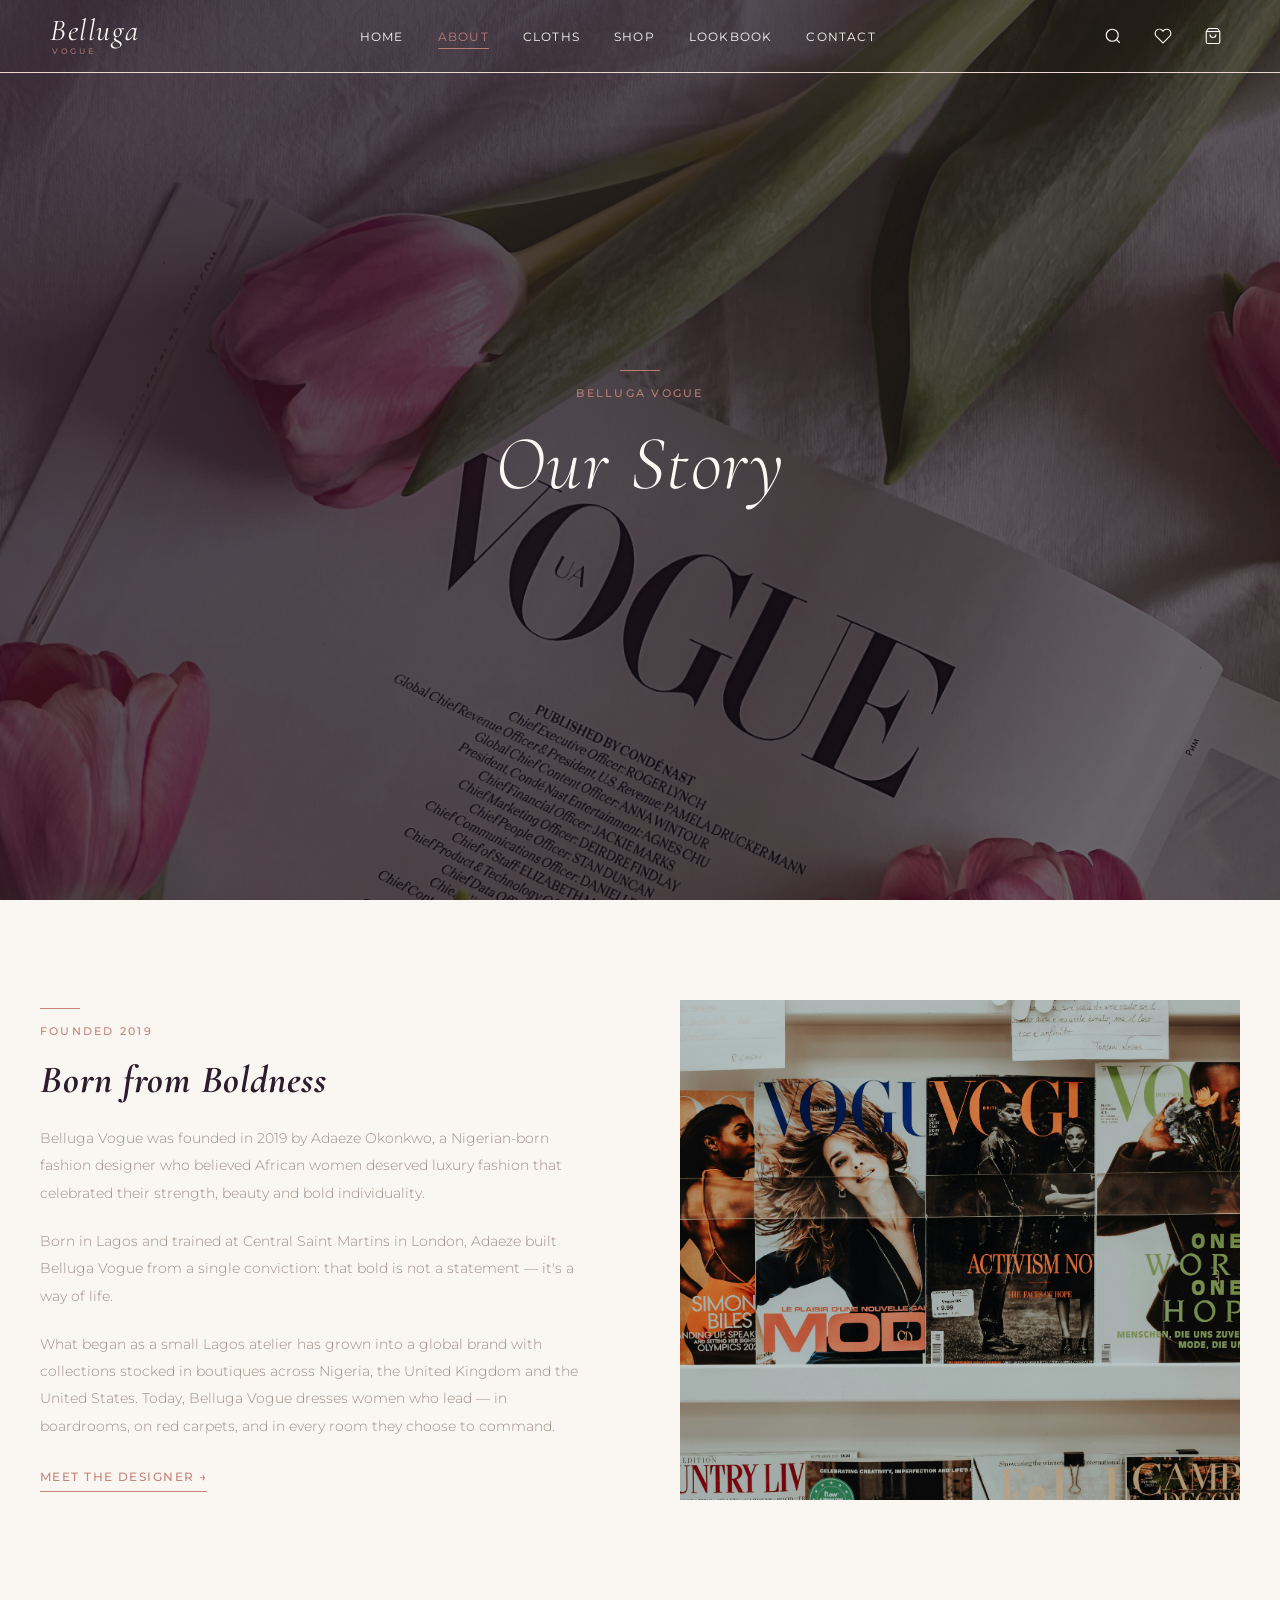
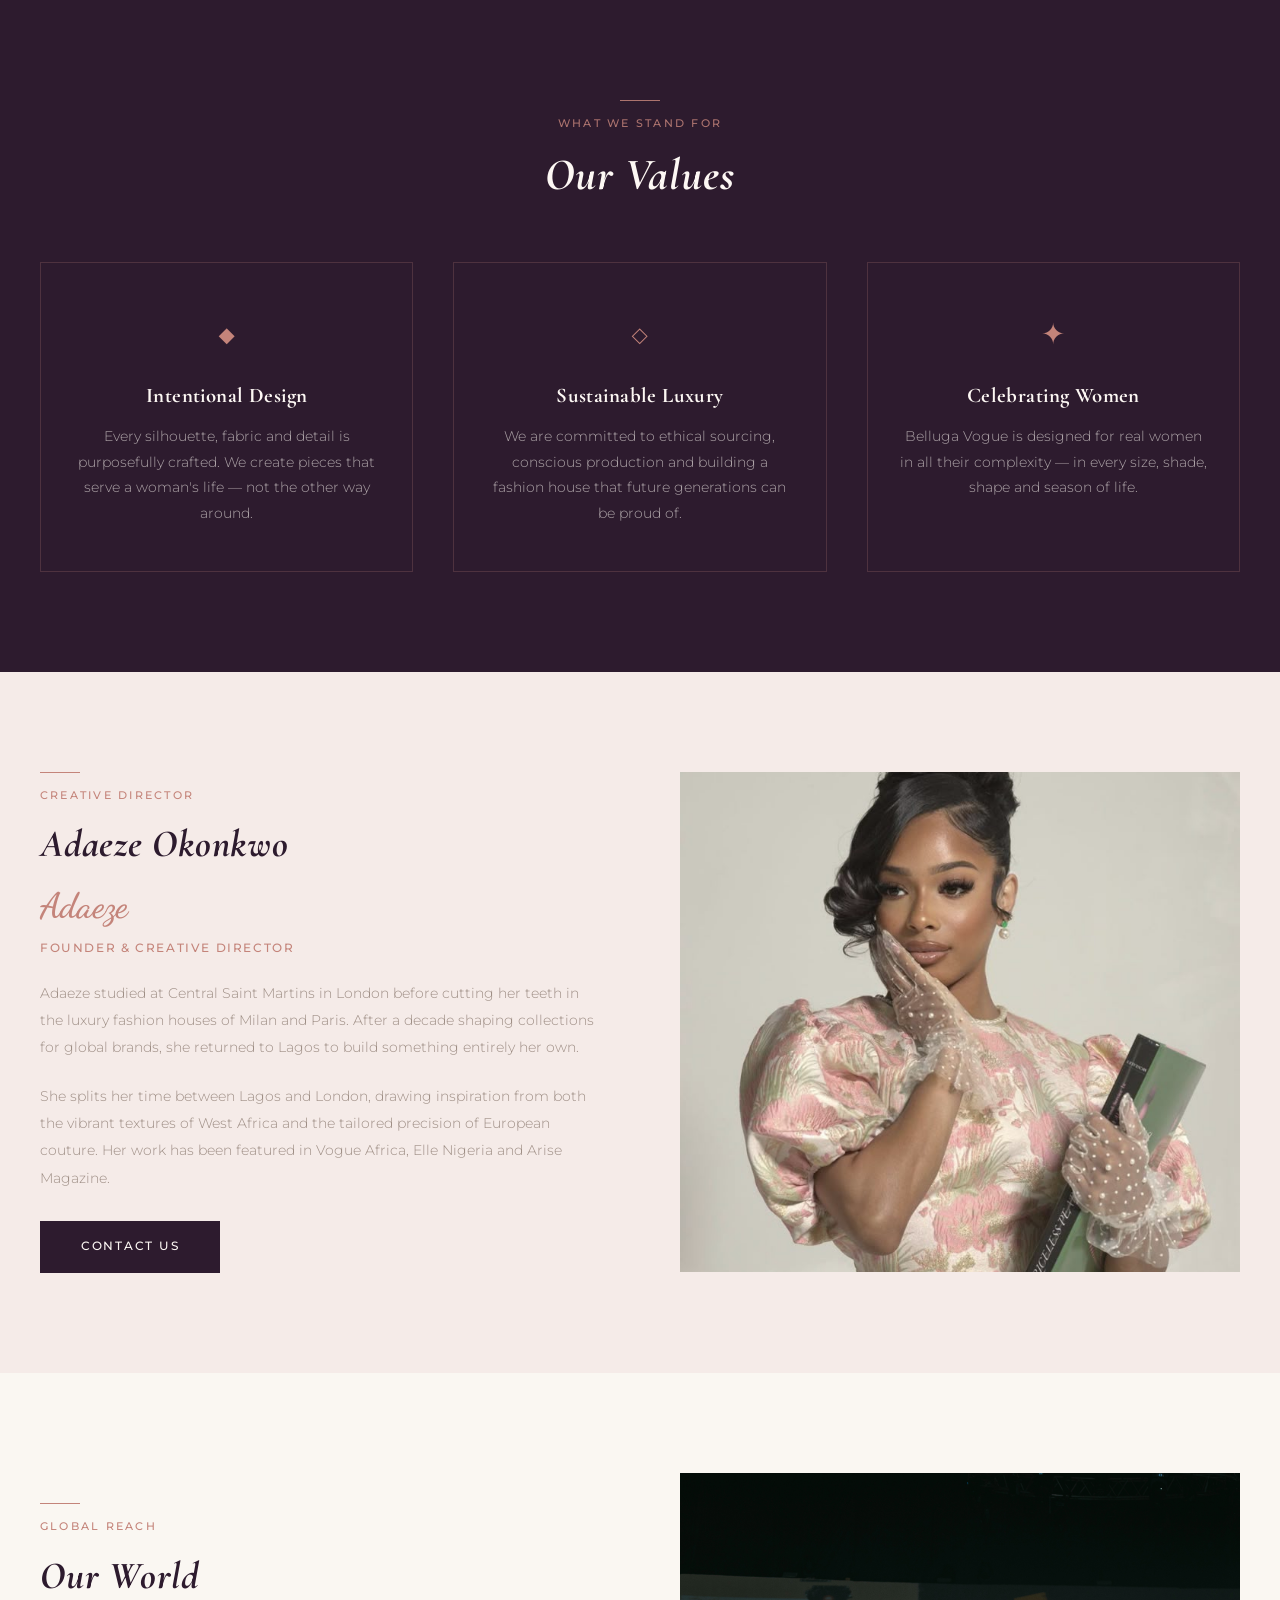
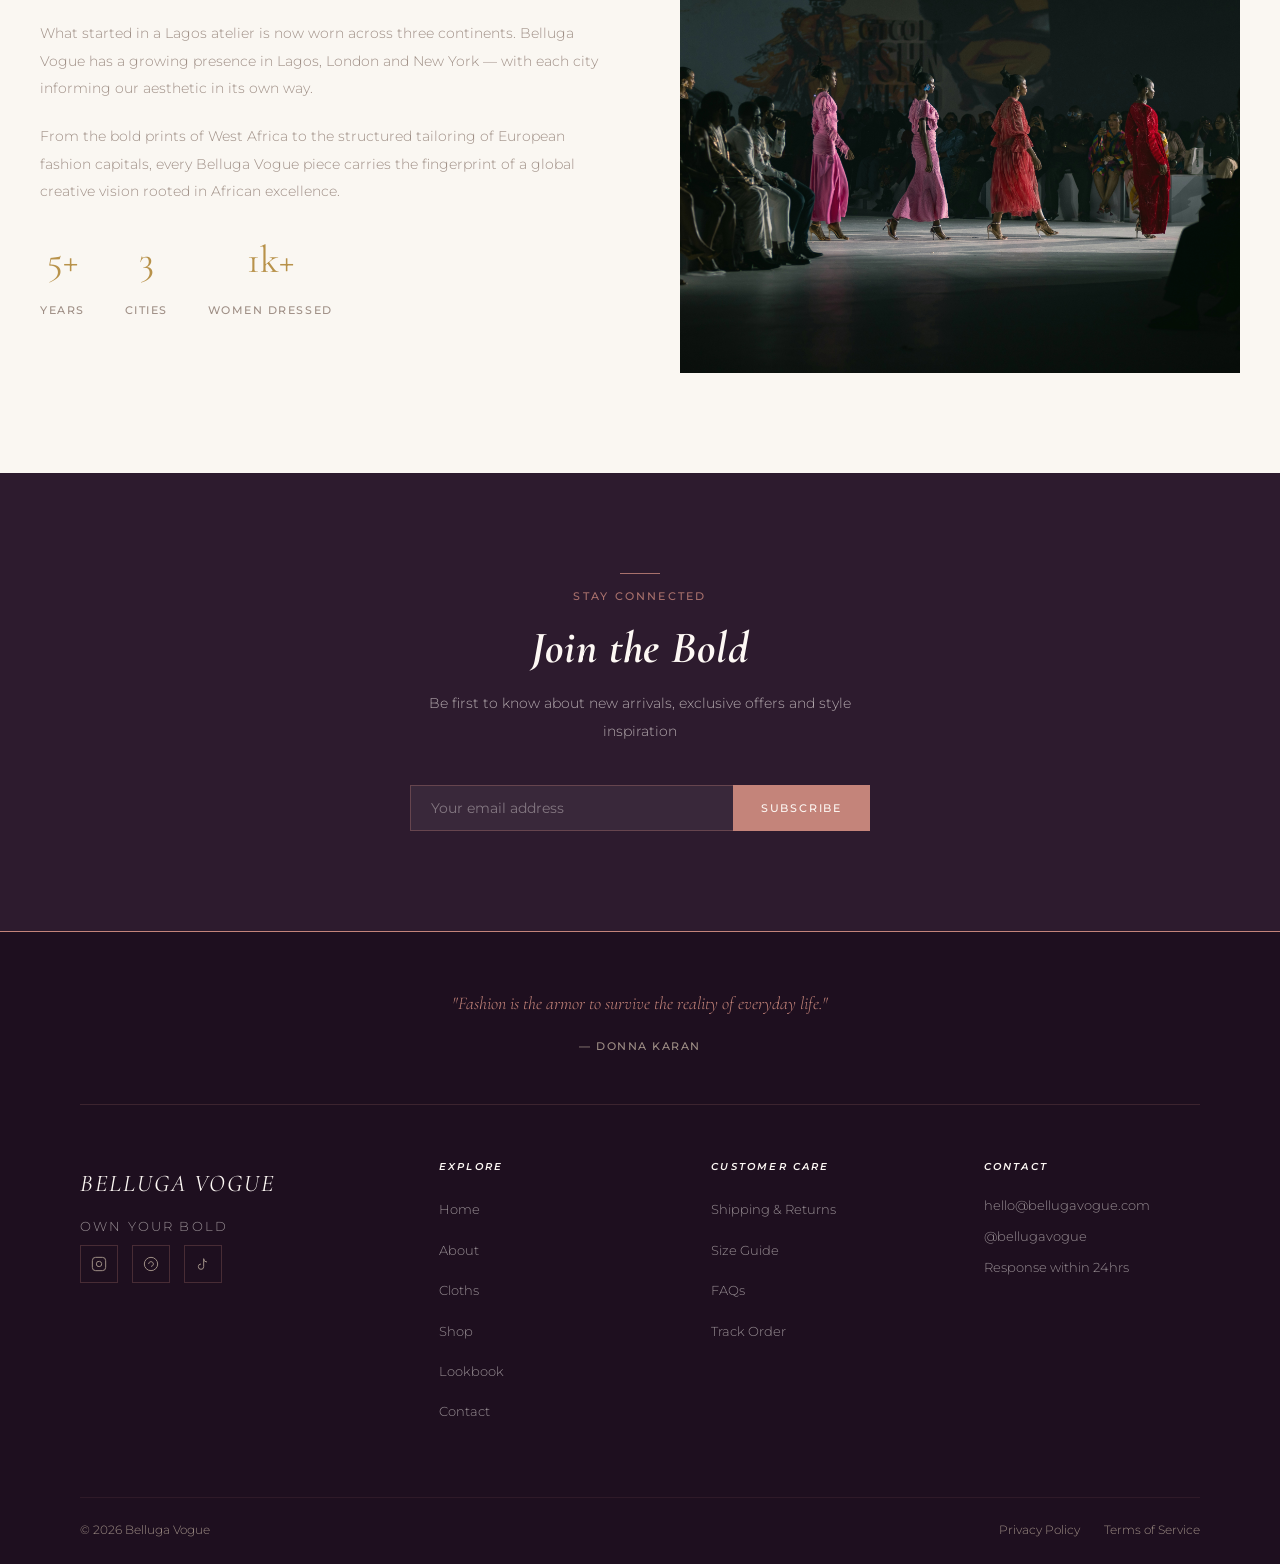
==== about.html @ 09405a6e "Initial commit - Belluga Vogue website" ====
<!DOCTYPE html>
<html lang="en">
<head>
  <meta charset="UTF-8">
  <meta name="viewport" content="width=device-width, initial-scale=1.0">
  <title>About Us — Belluga Vogue</title>
  <link rel="stylesheet" href="css/style.css">
  <link rel="preload" as="image" href="assets/hero-about.jpg">
</head>
<body>

<!-- NAVBAR -->
<header class="site-header hero-page" id="site-header">
  <nav class="navbar">
    <a href="index.html" class="nav-brand"><span class="brand-main">Belluga</span><span class="brand-sub">Vogue</span></a>
    <ul class="nav-menu">
      <li><a href="index.html">Home</a></li>
      <li><a href="about.html">About</a></li>
      <li><a href="cloths.html">Cloths</a></li>
      <li><a href="shop.html">Shop</a></li>
      <li><a href="lookbook.html">Lookbook</a></li>
      <li><a href="contact.html">Contact</a></li>
    </ul>
    <div class="nav-actions">
      <button class="icon-btn" id="search-btn" aria-label="Search">
        <svg width="18" height="18" viewBox="0 0 24 24" fill="none" stroke="currentColor" stroke-width="1.5"><circle cx="11" cy="11" r="8"/><path d="m21 21-4.35-4.35"/></svg>
      </button>
      <a href="wishlist.html" class="icon-btn" aria-label="Wishlist" style="position:relative">
        <svg width="18" height="18" viewBox="0 0 24 24" fill="none" stroke="currentColor" stroke-width="1.5"><path d="M20.84 4.61a5.5 5.5 0 0 0-7.78 0L12 5.67l-1.06-1.06a5.5 5.5 0 0 0-7.78 7.78l1.06 1.06L12 21.23l7.78-7.78 1.06-1.06a5.5 5.5 0 0 0 0-7.78z"/></svg>
        <span class="nav-badge" id="wishlist-count" style="display:none">0</span>
      </button>
      <a href="cart.html" class="icon-btn" aria-label="Cart" style="position:relative">
        <svg width="18" height="18" viewBox="0 0 24 24" fill="none" stroke="currentColor" stroke-width="1.5"><path d="M6 2 3 6v14a2 2 0 0 0 2 2h14a2 2 0 0 0 2-2V6l-3-4z"/><line x1="3" y1="6" x2="21" y2="6"/><path d="M16 10a4 4 0 0 1-8 0"/></svg>
        <span class="nav-badge" id="cart-count" style="display:none">0</span>
      </a>
      <a href="shop.html" class="btn-shop">SHOP</a>
    </div>
    <button class="hamburger" id="hamburger" aria-label="Menu"><span></span><span></span><span></span></button>
  </nav>
  <div class="search-overlay" id="search-overlay">
    <div class="search-container">
      <input type="text" placeholder="Search for pieces, collections..." id="search-input">
      <button class="search-close" id="search-close">✕</button>
    </div>
  </div>
</header>
<div class="mobile-nav" id="mobile-nav">
  <button class="mobile-nav-close" id="mobile-close">✕</button>
  <a href="index.html">Home</a>
  <a href="about.html">About</a>
  <a href="cloths.html">Cloths</a>
  <a href="shop.html">Shop</a>
  <a href="lookbook.html">Lookbook</a>
  <a href="contact.html">Contact</a>
</div>

<!-- HERO -->
<section class="hero">
  <img class="hero-bg" src="assets/natali-n-BQ8Vfbf7Xrg-unsplash.jpg" alt="Belluga Vogue About" loading="eager" fetchpriority="high" decoding="sync" width="1920" height="1080">
  <div class="hero-overlay"></div>
  <div class="hero-content hero-center">
    <span class="section-label">BELLUGA VOGUE</span>
    <h1>Our Story</h1>
  </div>
</section>

<!-- BORN FROM BOLDNESS -->
<section class="section section-cream">
  <div class="container">
    <div class="two-col">
      <div class="about-text reveal">
        <span class="section-label">FOUNDED 2019</span>
        <h2>Born from Boldness</h2>
        <p>Belluga Vogue was founded in 2019 by Adaeze Okonkwo, a Nigerian-born fashion designer who believed African women deserved luxury fashion that celebrated their strength, beauty and bold individuality.</p>
        <p>Born in Lagos and trained at Central Saint Martins in London, Adaeze built Belluga Vogue from a single conviction: that bold is not a statement — it's a way of life.</p>
        <p>What began as a small Lagos atelier has grown into a global brand with collections stocked in boutiques across Nigeria, the United Kingdom and the United States. Today, Belluga Vogue dresses women who lead — in boardrooms, on red carpets, and in every room they choose to command.</p>
        <a class="about-link" href="#designer">Meet the Designer →</a>
      </div>
      <div class="about-img reveal">
        <img src="assets/rhamely-ICXtOnNlxqY-unsplash.jpg" alt="Belluga Vogue Story" loading="lazy" decoding="async" width="600" height="400">
      </div>
    </div>
  </div>
</section>

<!-- OUR VALUES -->
<section class="section section-dark">
  <div class="container">
    <div class="section-header reveal">
      <span class="section-label">WHAT WE STAND FOR</span>
      <h2>Our Values</h2>
    </div>
    <div class="values-grid">
      <div class="value-card reveal">
        <div class="value-icon">◆</div>
        <h3>Intentional Design</h3>
        <p>Every silhouette, fabric and detail is purposefully crafted. We create pieces that serve a woman's life — not the other way around.</p>
      </div>
      <div class="value-card reveal">
        <div class="value-icon">◇</div>
        <h3>Sustainable Luxury</h3>
        <p>We are committed to ethical sourcing, conscious production and building a fashion house that future generations can be proud of.</p>
      </div>
      <div class="value-card reveal">
        <div class="value-icon">✦</div>
        <h3>Celebrating Women</h3>
        <p>Belluga Vogue is designed for real women in all their complexity — in every size, shade, shape and season of life.</p>
      </div>
    </div>
  </div>
</section>

<!-- THE DESIGNER -->
<section class="section section-beige" id="designer">
  <div class="container">
    <div class="two-col reverse">
      <div class="about-img reveal">
        <img src="assets/adaeze.jpeg" alt="Adaeze Okonkwo" loading="lazy" decoding="async" width="600" height="400">
      </div>
      <div class="about-text reveal">
        <span class="section-label">CREATIVE DIRECTOR</span>
        <h2>Adaeze Okonkwo</h2>
        <span class="designer-signature">Adaeze</span>
        <p style="color:var(--rose);font-family:'Montserrat',sans-serif;font-size:0.72rem;font-weight:500;letter-spacing:0.14em;text-transform:uppercase;margin:14px 0 20px">Founder &amp; Creative Director</p>
        <p>Adaeze studied at Central Saint Martins in London before cutting her teeth in the luxury fashion houses of Milan and Paris. After a decade shaping collections for global brands, she returned to Lagos to build something entirely her own.</p>
        <p>She splits her time between Lagos and London, drawing inspiration from both the vibrant textures of West Africa and the tailored precision of European couture. Her work has been featured in Vogue Africa, Elle Nigeria and Arise Magazine.</p>
        <a href="contact.html" class="btn btn-dark" style="margin-top:8px">CONTACT US</a>
      </div>
    </div>
  </div>
</section>

<!-- OUR WORLD -->
<section class="section section-cream">
  <div class="container">
    <div class="two-col">
      <div class="about-text reveal">
        <span class="section-label">GLOBAL REACH</span>
        <h2>Our World</h2>
        <p>What started in a Lagos atelier is now worn across three continents. Belluga Vogue has a growing presence in Lagos, London and New York — with each city informing our aesthetic in its own way.</p>
        <p>From the bold prints of West Africa to the structured tailoring of European fashion capitals, every Belluga Vogue piece carries the fingerprint of a global creative vision rooted in African excellence.</p>
        <div style="display:flex;gap:40px;margin-top:36px">
          <div style="text-align:center">
            <p style="font-family:'Cormorant Garamond',serif;font-size:2.4rem;color:#B8924A;font-weight:400;line-height:1">5+</p>
            <p style="font-family:'Montserrat',sans-serif;font-size:0.68rem;font-weight:500;letter-spacing:0.14em;text-transform:uppercase;color:#9E8E85;margin-top:4px">Years</p>
          </div>
          <div style="text-align:center">
            <p style="font-family:'Cormorant Garamond',serif;font-size:2.4rem;color:#B8924A;font-weight:400;line-height:1">3</p>
            <p style="font-family:'Montserrat',sans-serif;font-size:0.68rem;font-weight:500;letter-spacing:0.14em;text-transform:uppercase;color:#9E8E85;margin-top:4px">Cities</p>
          </div>
          <div style="text-align:center">
            <p style="font-family:'Cormorant Garamond',serif;font-size:2.4rem;color:#B8924A;font-weight:400;line-height:1">1k+</p>
            <p style="font-family:'Montserrat',sans-serif;font-size:0.68rem;font-weight:500;letter-spacing:0.14em;text-transform:uppercase;color:#9E8E85;margin-top:4px">Women Dressed</p>
          </div>
        </div>
      </div>
      <div class="about-img reveal">
        <img src="assets/ben-iwara-01W4Xbz3Ayk-unsplash.jpg" alt="Belluga Vogue Store" loading="lazy" decoding="async" width="600" height="400">
      </div>
    </div>
  </div>
</section>

<!-- NEWSLETTER -->
<section class="newsletter-section">
  <div class="container" style="text-align:center">
    <span class="section-label">STAY CONNECTED</span>
    <h2>Join the Bold</h2>
    <p>Be first to know about new arrivals, exclusive offers and style inspiration</p>
    <form class="newsletter-form" style="margin-top:32px">
      <input type="email" placeholder="Your email address" required>
      <button type="submit">SUBSCRIBE</button>
    </form>
  </div>
</section>

<!-- FOOTER -->
<footer class="site-footer">
  <div class="footer-quote">
    <p>&quot;Fashion is the armor to survive the reality of everyday life.&quot;</p>
    <cite>— Donna Karan</cite>
  </div>
  <div class="footer-main">
    <div class="footer-col">
      <div class="footer-logo">BELLUGA VOGUE</div>
      <p class="footer-tagline">Own Your Bold</p>
      <div class="social-icons">
        <a href="#" class="social-icon" aria-label="Instagram"><svg width="16" height="16" viewBox="0 0 24 24" fill="none" stroke="currentColor" stroke-width="1.5"><rect x="2" y="2" width="20" height="20" rx="5"/><path d="M16 11.37A4 4 0 1 1 12.63 8 4 4 0 0 1 16 11.37z"/><line x1="17.5" y1="6.5" x2="17.51" y2="6.5"/></svg></a>
        <a href="#" class="social-icon" aria-label="Pinterest"><svg width="16" height="16" viewBox="0 0 24 24" fill="none" stroke="currentColor" stroke-width="1.5"><circle cx="12" cy="12" r="10"/><path d="M8.5 12c0-2 1.5-3.5 3.5-3.5s3.5 1.5 3.5 3.5-1.5 3.5-3.5 3.5"/></svg></a>
        <a href="#" class="social-icon" aria-label="TikTok"><svg width="16" height="16" viewBox="0 0 24 24" fill="none" stroke="currentColor" stroke-width="1.5"><path d="M9 12a4 4 0 1 0 4 4V4a5 5 0 0 0 5 5"/></svg></a>
      </div>
    </div>
    <div class="footer-col">
      <h4>Explore</h4>
      <ul>
        <li><a href="index.html">Home</a></li>
        <li><a href="about.html">About</a></li>
        <li><a href="cloths.html">Cloths</a></li>
        <li><a href="shop.html">Shop</a></li>
        <li><a href="lookbook.html">Lookbook</a></li>
        <li><a href="contact.html">Contact</a></li>
      </ul>
    </div>
    <div class="footer-col">
      <h4>Customer Care</h4>
      <ul>
        <li><a href="#">Shipping &amp; Returns</a></li>
        <li><a href="#">Size Guide</a></li>
        <li><a href="#">FAQs</a></li>
        <li><a href="#">Track Order</a></li>
      </ul>
    </div>
    <div class="footer-col">
      <h4>Contact</h4>
      <p>hello@bellugavogue.com</p>
      <p>@bellugavogue</p>
      <p>Response within 24hrs</p>
    </div>
  </div>
  <div class="footer-bottom">
    <p>© 2026 Belluga Vogue</p>
    <div class="footer-links">
      <a href="#">Privacy Policy</a>
      <a href="#">Terms of Service</a>
    </div>
  </div>
</footer>

<button class="scroll-top" id="scroll-top" aria-label="Scroll to top">↑</button>
<script src="js/main.js"></script>
</body>
</html>
---- css/style.css ----
/* ================================================
   BELLUGA VOGUE — css/style.css
   Parisian Editorial Redesign
   ================================================ */

@import url('https://fonts.googleapis.com/css2?family=Cormorant+Garamond:ital,wght@0,300;0,400;0,600;1,300;1,400;1,600&family=Montserrat:wght@300;400;500;600&family=Dancing+Script:wght@600&display=swap');

/* ---- CSS VARIABLES ---- */
:root {
  --rose: #C4847A;
  --rose-deep: #A66860;
  --plum: #2D1B2E;
  --plum-deep: #1E0F1F;
  --ivory: #FAF7F2;
  --blush: #F5EBE8;
  --gold: #B8924A;
  --taupe: #9E8E85;
  --champagne: #F0E8E0;
  --cream-white: #FDF8F4;
  --border-rose: rgba(196,132,122,0.28);
  --shadow: 0 2px 18px rgba(45,27,46,0.08);
  --shadow-lg: 0 6px 36px rgba(45,27,46,0.14);
  --transition: all 0.3s ease;
  --radius: 0px;
}

/* ---- RESET ---- */
*, *::before, *::after { margin: 0; padding: 0; box-sizing: border-box; }
html { scroll-behavior: smooth; }
body {
  font-family: 'Montserrat', sans-serif;
  font-weight: 300;
  line-height: 1.9;
  color: var(--plum);
  background: var(--ivory);
  overflow-x: hidden;
}
img { max-width: 100%; height: auto; display: block; filter: brightness(1.02) contrast(0.98) saturate(0.95); }

/* ---- Image optimisation ---- */
img {
  max-width: 100%;
  height: auto;
  display: block;
}

.product-card img,
.lookbook-item img {
  will-change: transform;
  transform: translateZ(0);
}
a { text-decoration: none; color: inherit; transition: var(--transition); }
ul { list-style: none; }
button { font-family: 'Montserrat', sans-serif; cursor: pointer; }

/* ---- TYPOGRAPHY ---- */
h1, h2, h3, h4, h5 {
  font-family: 'Cormorant Garamond', serif;
  font-style: italic;
  letter-spacing: 0.02em;
  line-height: 1.15;
}
h3 { font-style: normal; }

.section-label {
  font-family: 'Montserrat', sans-serif;
  font-weight: 500;
  font-size: 0.7rem;
  text-transform: uppercase;
  letter-spacing: 0.2em;
  color: var(--rose);
  display: block;
  margin-bottom: 1rem;
}
.section-label::before {
  content: '';
  display: block;
  width: 40px;
  height: 1px;
  background: var(--rose);
  margin-bottom: 12px;
}
.price {
  font-family: 'Cormorant Garamond', serif;
  font-style: italic;
  font-weight: 400;
  color: var(--gold);
}

/* ---- BUTTONS ---- */
.btn {
  display: inline-block;
  font-family: 'Montserrat', sans-serif;
  font-size: 0.72rem;
  font-weight: 500;
  letter-spacing: 0.15em;
  text-transform: uppercase;
  padding: 14px 40px;
  border-radius: 0;
  cursor: pointer;
  transition: var(--transition);
  border: 1px solid transparent;
}
.btn-gold, .btn-rose {
  background: var(--rose);
  color: var(--cream-white);
  border-color: var(--rose);
}
.btn-gold:hover, .btn-rose:hover {
  background: var(--rose-deep);
  border-color: var(--rose-deep);
  transform: translateY(-1px);
}
.btn-outline-gold, .btn-outline {
  background: transparent;
  color: var(--rose);
  border-color: var(--rose);
}
.btn-outline-gold:hover, .btn-outline:hover {
  background: var(--rose);
  color: var(--cream-white);
}
.btn-dark {
  background: var(--plum);
  color: var(--cream-white);
  border-color: var(--plum);
}
.btn-dark:hover {
  background: var(--plum-deep);
  transform: translateY(-1px);
}

/* ---- CONTAINER ---- */
.container { max-width: 1280px; margin: 0 auto; padding: 0 40px; }

/* ================================================
   SITE HEADER / NAVBAR
   ================================================ */
.site-header {
  position: fixed;
  top: 0; left: 0; right: 0;
  z-index: 1000;
  transition: background 0.4s ease, border-color 0.4s ease;
}
.site-header.solid {
  background: var(--ivory);
  border-bottom: 1px solid var(--border-rose);
}
.site-header.hero-page { background: transparent; border-bottom: 1px solid transparent; }
.site-header.hero-page.scrolled {
  background: var(--ivory);
  border-bottom: 1px solid var(--border-rose);
}

.navbar {
  display: flex;
  align-items: center;
  justify-content: space-between;
  padding: 16px 50px;
  gap: 16px;
}

/* Two-line logo */
.nav-brand {
  display: flex;
  flex-direction: column;
  line-height: 1;
  flex-shrink: 0;
}
.brand-main {
  font-family: 'Cormorant Garamond', serif;
  font-style: italic;
  font-size: 1.9rem;
  font-weight: 400;
  letter-spacing: 0.05em;
  color: var(--plum);
  transition: var(--transition);
}
.brand-sub {
  font-family: 'Montserrat', sans-serif;
  font-size: 0.52rem;
  font-weight: 500;
  letter-spacing: 0.32em;
  text-transform: uppercase;
  color: var(--rose);
  margin-top: 1px;
  padding-left: 2px;
  transition: var(--transition);
}
/* Transparent navbar overrides */
.site-header.hero-page:not(.scrolled) .brand-main { color: var(--cream-white); }
.site-header.hero-page:not(.scrolled) .brand-sub { color: rgba(196,132,122,0.8); }

.nav-menu { display: flex; gap: 34px; align-items: center; }
.nav-menu li a {
  font-family: 'Montserrat', sans-serif;
  font-size: 0.75rem;
  font-weight: 400;
  letter-spacing: 0.1em;
  text-transform: uppercase;
  color: var(--plum);
  padding-bottom: 4px;
  border-bottom: 1px solid transparent;
  transition: var(--transition);
}
.nav-menu li a:hover,
.nav-menu li a.active {
  color: var(--rose);
  border-bottom-color: var(--rose);
}
.site-header.hero-page:not(.scrolled) .nav-menu li a { color: var(--cream-white); }
.site-header.hero-page:not(.scrolled) .nav-menu li a:hover,
.site-header.hero-page:not(.scrolled) .nav-menu li a.active {
  color: rgba(196,132,122,0.9);
  border-bottom-color: rgba(196,132,122,0.9);
}

.nav-actions { display: flex; align-items: center; gap: 16px; flex-shrink: 0; }
.icon-btn {
  background: none;
  border: none;
  cursor: pointer;
  color: var(--plum);
  position: relative;
  display: flex;
  align-items: center;
  justify-content: center;
  width: 34px; height: 34px;
  transition: var(--transition);
}
.icon-btn:hover { color: var(--rose); }
.site-header.hero-page:not(.scrolled) .icon-btn { color: var(--cream-white); }
.btn-shop { display: none; }

.nav-badge {
  position: absolute;
  top: -5px; right: -5px;
  background: var(--rose);
  color: var(--cream-white);
  font-size: 0.58rem;
  font-weight: 600;
  font-family: 'Montserrat', sans-serif;
  width: 17px; height: 17px;
  border-radius: 50%;
  display: flex;
  align-items: center;
  justify-content: center;
}

/* Hamburger */
.hamburger {
  display: none;
  flex-direction: column;
  gap: 5px;
  background: none;
  border: none;
  cursor: pointer;
  padding: 4px;
}
.hamburger span {
  display: block;
  width: 24px;
  height: 1px;
  background: var(--plum);
  transition: var(--transition);
}
.site-header.hero-page:not(.scrolled) .hamburger span { background: var(--cream-white); }
.hamburger.open span:nth-child(1) { transform: translateY(6px) rotate(45deg); }
.hamburger.open span:nth-child(2) { opacity: 0; }
.hamburger.open span:nth-child(3) { transform: translateY(-6px) rotate(-45deg); }

/* Mobile Nav */
.mobile-nav {
  display: none;
  position: fixed;
  inset: 0;
  background: var(--ivory);
  z-index: 999;
  flex-direction: column;
  justify-content: center;
  align-items: center;
  gap: 32px;
}
.mobile-nav.open { display: flex; }
.mobile-nav a {
  font-family: 'Cormorant Garamond', serif;
  font-size: 2.6rem;
  font-weight: 300;
  font-style: italic;
  color: var(--plum);
  letter-spacing: 0.04em;
  transition: var(--transition);
}
.mobile-nav a:hover { color: var(--rose); }
.mobile-nav-close {
  position: absolute;
  top: 24px; right: 36px;
  font-size: 1.4rem;
  color: var(--taupe);
  background: none;
  border: none;
  cursor: pointer;
  transition: var(--transition);
}
.mobile-nav-close:hover { color: var(--rose); }

/* Search Overlay */
.search-overlay {
  background: var(--ivory);
  border-top: 1px solid var(--border-rose);
  padding: 0 50px;
  max-height: 0;
  overflow: hidden;
  transition: max-height 0.35s ease, padding 0.35s ease;
}
.search-overlay.open { max-height: 80px; padding: 18px 50px; }
.search-container { display: flex; align-items: center; gap: 16px; max-width: 680px; margin: 0 auto; }
.search-container input {
  flex: 1;
  background: none;
  border: none;
  border-bottom: 1px solid var(--border-rose);
  color: var(--plum);
  font-family: 'Montserrat', sans-serif;
  font-size: 0.95rem;
  font-weight: 300;
  padding: 6px 0;
  outline: none;
}
.search-container input::placeholder { color: var(--taupe); }
.search-close {
  background: none;
  border: none;
  color: var(--taupe);
  font-size: 1.3rem;
  cursor: pointer;
  transition: var(--transition);
}
.search-close:hover { color: var(--rose); }

/* ================================================
   HOMEPAGE ASYMMETRIC HERO
   ================================================ */
.hero-split {
  display: grid;
  grid-template-columns: 55% 45%;
  min-height: 100vh;
}
.hero-split-img {
  position: relative;
  overflow: hidden;
  min-height: 100vh;
  background: var(--champagne);
  display: flex;
  align-items: center;
  justify-content: center;
}
.hero-split-img img {
  width: 100%;
  height: 100%;
  object-fit: contain;
  display: block;
  filter: brightness(1.0) contrast(0.97) saturate(0.93);
}
.hero-split-text {
  background: var(--ivory);
  display: flex;
  flex-direction: column;
  justify-content: center;
  padding: 120px 68px 100px 60px;
  position: relative;
}
.hero-label {
  font-family: 'Montserrat', sans-serif;
  font-size: 0.64rem;
  font-weight: 500;
  letter-spacing: 0.22em;
  text-transform: uppercase;
  color: var(--rose);
  display: block;
  margin-bottom: 36px;
}
.hero-label::before {
  content: '';
  display: block;
  width: 40px;
  height: 1px;
  background: var(--rose);
  margin-bottom: 14px;
}
.hero-split-text h1 {
  font-family: 'Cormorant Garamond', serif;
  font-style: italic;
  font-weight: 300;
  font-size: clamp(3.6rem, 5vw, 5.4rem);
  color: var(--plum);
  line-height: 1.1;
  margin-bottom: 32px;
}
.hero-split-text h1 .indent-line {
  display: block;
  padding-left: 44px;
  position: relative;
}
.hero-split-text h1 .indent-line::before {
  content: '—';
  position: absolute;
  left: 0;
  color: var(--rose);
  font-style: normal;
  font-weight: 300;
}
.hero-split-text p {
  font-family: 'Montserrat', sans-serif;
  font-weight: 300;
  font-size: 0.88rem;
  color: var(--taupe);
  line-height: 1.95;
  max-width: 340px;
  margin-bottom: 44px;
}
.hero-btns { display: flex; gap: 16px; flex-wrap: wrap; }
.hero-scroll {
  position: absolute;
  bottom: 48px;
  left: 60px;
  display: flex;
  flex-direction: column;
  align-items: center;
  gap: 10px;
}
.hero-scroll span {
  font-family: 'Montserrat', sans-serif;
  font-size: 0.58rem;
  letter-spacing: 0.22em;
  text-transform: uppercase;
  color: var(--taupe);
  writing-mode: horizontal-tb;
}
.hero-scroll::after {
  content: '';
  display: block;
  width: 1px;
  height: 50px;
  background: var(--rose);
  opacity: 0.5;
}

/* ================================================
   IMAGE-BASED HEROES (all other pages)
   ================================================ */
.hero {
  position: relative;
  height: 100vh;
  min-height: 620px;
  display: flex;
  align-items: center;
  overflow: hidden;
}
.hero-short {
  height: 52vh;
  min-height: 320px;
}
.hero-bg {
  position: absolute;
  inset: 0;
  width: 100%; height: 100%;
  object-fit: cover;
  object-position: center top;
  filter: brightness(0.50) saturate(0.92) contrast(0.98);
}
.hero-overlay {
  position: absolute;
  inset: 0;
  background: linear-gradient(140deg, rgba(45,27,46,0.62) 0%, rgba(45,27,46,0.22) 100%);
}
.hero-content {
  position: relative;
  z-index: 2;
  padding: 0 80px;
  max-width: 740px;
}
.hero-content h1 {
  font-size: clamp(3rem, 6vw, 5.5rem);
  color: var(--cream-white);
  font-style: italic;
  font-weight: 300;
  margin-bottom: 1.4rem;
}
.hero-content p {
  font-size: 0.92rem;
  color: rgba(253,248,244,0.8);
  margin-bottom: 2.4rem;
  max-width: 480px;
  line-height: 1.9;
  font-family: 'Montserrat', sans-serif;
  font-weight: 300;
}
.hero-center {
  text-align: center;
  max-width: 100%;
  width: 100%;
  display: flex;
  flex-direction: column;
  align-items: center;
  padding: 0 40px;
}
.hero-center .section-label { color: rgba(196,132,122,0.9); }
.hero-center .section-label::before { background: rgba(196,132,122,0.9); margin: 0 auto 12px; }

/* ================================================
   SECTIONS
   ================================================ */
.section { padding: 100px 0; }
.section-dark { background: var(--plum); }
.section-dark h1, .section-dark h2, .section-dark h3 { color: var(--cream-white); }
.section-dark p { color: rgba(253,248,244,0.72); }
.section-dark .section-label { color: rgba(196,132,122,0.85); }
.section-dark .section-label::before { background: rgba(196,132,122,0.85); }
.section-blush, .section-beige { background: var(--blush); }
.section-cream { background: var(--ivory); }
.section-header { text-align: center; margin-bottom: 60px; }
.section-header h2 { font-size: clamp(2rem, 3.5vw, 3.2rem); margin-bottom: 1rem; }
.section-header p { font-size: 0.88rem; color: var(--taupe); max-width: 500px; margin: 0 auto; font-weight: 300; }
.section-header .section-label::before { margin: 0 auto 12px; }

/* ================================================
   PRODUCT CARDS
   ================================================ */
.products-grid {
  display: grid;
  grid-template-columns: repeat(4, 1fr);
  gap: 32px;
}
.product-card {
  background: transparent;
  cursor: pointer;
  transition: transform 0.4s ease;
  overflow: visible;
}
.product-card:hover { transform: translateY(-3px); }
.product-card-img {
  position: relative;
  height: 380px;
  overflow: hidden;
  background: var(--champagne);
}
.product-card-img img {
  width: 100%; height: 100%;
  object-fit: cover;
  transition: transform 0.6s ease;
}
.product-card:hover .product-card-img img { transform: scale(1.04); }
.product-badge {
  position: absolute;
  top: 14px; left: 14px;
  background: var(--rose);
  color: var(--cream-white);
  font-family: 'Montserrat', sans-serif;
  font-size: 0.6rem;
  font-weight: 500;
  letter-spacing: 0.12em;
  padding: 4px 12px;
  text-transform: uppercase;
}
.wishlist-btn {
  position: absolute;
  top: 14px; right: 14px;
  width: 36px; height: 36px;
  background: rgba(253,248,244,0.88);
  display: flex;
  align-items: center;
  justify-content: center;
  border: none;
  cursor: pointer;
  transition: var(--transition);
  color: var(--taupe);
}
.wishlist-btn:hover, .wishlist-btn.active { color: var(--rose); background: var(--cream-white); }
.wishlist-btn.active svg { fill: var(--rose); stroke: var(--rose); }
.add-to-cart-overlay { display: none; }
.product-card-body {
  padding: 16px 12px 14px 16px;
  border-left: 2px solid var(--rose);
  margin-top: 14px;
}
.product-card-body .section-label { margin-bottom: 3px; font-size: 0.6rem; }
.product-card-body .section-label::before { display: none; }
.product-card-body h3 {
  font-family: 'Cormorant Garamond', serif;
  font-style: italic;
  font-size: 1.2rem;
  font-weight: 400;
  color: var(--plum);
  margin-bottom: 10px;
  line-height: 1.3;
  transition: var(--transition);
}
.product-card:hover .product-card-body h3 {
  text-decoration-line: underline;
  text-decoration-color: var(--rose);
  text-underline-offset: 4px;
}
.product-card-footer {
  display: flex;
  align-items: center;
  justify-content: space-between;
}
.product-card-body .price { font-size: 1rem; }
.card-add-link {
  background: none;
  border: none;
  font-family: 'Montserrat', sans-serif;
  font-size: 0.66rem;
  font-weight: 400;
  color: var(--rose);
  cursor: pointer;
  transition: var(--transition);
  letter-spacing: 0.04em;
  padding: 0;
}
.card-add-link:hover { color: var(--rose-deep); letter-spacing: 0.08em; }

/* ================================================
   CATEGORY CARDS (Homepage)
   ================================================ */
.category-grid {
  display: grid;
  grid-template-columns: repeat(4, 1fr);
  gap: 16px;
}
.category-card {
  position: relative;
  height: 440px;
  overflow: hidden;
  cursor: pointer;
}
.category-card img {
  width: 100%; height: 100%;
  object-fit: cover;
  transition: transform 0.55s ease;
  filter: brightness(0.70) saturate(0.92) contrast(0.98);
}
.category-card:hover img { transform: scale(1.06); }
.category-overlay {
  position: absolute;
  inset: 0;
  background: linear-gradient(to top, rgba(45,27,46,0.82) 0%, rgba(45,27,46,0.08) 60%, transparent 100%);
  display: flex;
  flex-direction: column;
  justify-content: flex-end;
  padding: 28px 22px;
}
.category-overlay span {
  font-family: 'Montserrat', sans-serif;
  font-size: 0.62rem;
  font-weight: 500;
  letter-spacing: 0.2em;
  text-transform: uppercase;
  color: var(--rose);
  margin-bottom: 6px;
  display: block;
}
.category-overlay h3 {
  font-size: 1.4rem;
  color: var(--cream-white);
  font-weight: 400;
  font-style: normal;
}

/* Collections intro strip */
.collections-intro {
  background: var(--blush);
  background: white;
  text-align: center;
  padding: 64px 40px;
  border-top: 1px solid var(--border-rose);
  border-bottom: 1px solid var(--border-rose);
}
.collections-intro p {
  font-family: 'Cormorant Garamond', serif;
  font-style: italic;
  font-size: clamp(1.2rem, 2vw, 1.5rem);
  color: var(--plum);
  max-width: 540px;
  margin: 0 auto;
  line-height: 1.75;
  font-weight: 300;
}

/* ================================================
   COLLECTION SECTIONS (cloths.html)
   ================================================ */
.collection-section {
  display: grid;
  grid-template-columns: 1fr 1fr;
  min-height: 560px;
}
.collection-section.reverse { direction: rtl; }
.collection-section.reverse > * { direction: ltr; }
.collection-img { overflow: hidden; }
.collection-img img {
  width: 100%; height: 100%;
  object-fit: cover;
  transition: transform 0.6s ease;
}
.collection-section:hover .collection-img img { transform: scale(1.04); }
.collection-content {
  display: flex;
  flex-direction: column;
  justify-content: center;
  padding: 80px 72px;
  background: var(--blush);
}
.collection-content.dark { background: var(--plum); }
.collection-content h2 {
  font-size: clamp(2rem, 3vw, 2.8rem);
  margin-bottom: 1.4rem;
  font-style: italic;
  font-weight: 300;
}
.collection-content p {
  color: var(--taupe);
  margin-bottom: 2.4rem;
  line-height: 1.9;
  font-size: 0.9rem;
  font-weight: 300;
}
.collection-content.dark h2 { color: var(--cream-white); }
.collection-content.dark p { color: rgba(253,248,244,0.68); }
.collection-content.dark .section-label { color: rgba(196,132,122,0.85); }
.collection-content.dark .section-label::before { background: rgba(196,132,122,0.85); }

/* ================================================
   TWO-COLUMN LAYOUT (about.html)
   ================================================ */
.two-col {
  display: grid;
  grid-template-columns: 1fr 1fr;
  gap: 80px;
  align-items: center;
}
.two-col.reverse { direction: rtl; }
.two-col.reverse > * { direction: ltr; }
.about-img { overflow: hidden; }
.about-img img { width: 100%; height: 500px; object-fit: cover; }
.about-text h2 { font-size: clamp(1.9rem, 3vw, 2.8rem); margin-bottom: 1.4rem; }
.about-text p { color: var(--taupe); margin-bottom: 1.3rem; line-height: 1.9; font-size: 0.9rem; font-weight: 300; }
.about-link {
  display: inline-block;
  color: var(--rose);
  font-family: 'Montserrat', sans-serif;
  font-size: 0.75rem;
  font-weight: 500;
  letter-spacing: 0.12em;
  text-transform: uppercase;
  border-bottom: 1px solid var(--rose);
  padding-bottom: 2px;
  transition: var(--transition);
}
.about-link:hover { letter-spacing: 0.18em; }

/* Designer signature */
.designer-signature {
  font-family: 'Dancing Script', cursive;
  font-size: 2.2rem;
  font-weight: 600;
  color: var(--rose);
  display: block;
  margin-top: 18px;
  line-height: 1;
}

/* Values */
.values-grid {
  display: grid;
  grid-template-columns: repeat(3, 1fr);
  gap: 40px;
}
.value-card {
  text-align: center;
  padding: 44px 32px;
  border: 1px solid rgba(196,132,122,0.22);
  transition: var(--transition);
}
.value-card:hover {
  border-color: var(--rose);
  background: rgba(196,132,122,0.07);
}
.value-icon { font-size: 1.8rem; margin-bottom: 1.4rem; color: var(--rose); }
.value-card h3 { font-size: 1.3rem; color: var(--cream-white); margin-bottom: 1rem; font-style: normal; }
.value-card p { font-size: 0.87rem; color: rgba(253,248,244,0.62); line-height: 1.85; font-weight: 300; }

/* ================================================
   SHOP PAGE — FILTER BAR
   ================================================ */
.filter-bar {
  position: sticky;
  top: 68px;
  z-index: 100;
  background: var(--plum);
  padding: 16px 40px;
  display: flex;
  align-items: center;
  gap: 20px;
  flex-wrap: wrap;
  border-bottom: 1px solid rgba(196,132,122,0.18);
}
.filter-tabs { display: flex; gap: 8px; flex-wrap: wrap; }
.filter-tab {
  background: none;
  border: 1px solid rgba(196,132,122,0.3);
  color: rgba(253,248,244,0.7);
  font-family: 'Montserrat', sans-serif;
  font-size: 0.68rem;
  font-weight: 500;
  letter-spacing: 0.1em;
  text-transform: uppercase;
  padding: 8px 16px;
  cursor: pointer;
  transition: var(--transition);
}
.filter-tab:hover, .filter-tab.active {
  background: var(--rose);
  border-color: var(--rose);
  color: var(--cream-white);
}
.filter-price {
  display: flex;
  align-items: center;
  gap: 10px;
  color: rgba(253,248,244,0.7);
  font-size: 0.72rem;
  font-family: 'Montserrat', sans-serif;
  white-space: nowrap;
}
.filter-price input[type="range"] { width: 110px; accent-color: var(--rose); cursor: pointer; }
.sort-select {
  background: transparent;
  border: 1px solid rgba(196,132,122,0.3);
  color: rgba(253,248,244,0.7);
  font-family: 'Montserrat', sans-serif;
  font-size: 0.68rem;
  font-weight: 500;
  letter-spacing: 0.08em;
  padding: 8px 12px;
  cursor: pointer;
  outline: none;
  transition: var(--transition);
}
.sort-select:focus { border-color: var(--rose); }
.sort-select option { background: var(--plum); color: var(--cream-white); }
.results-count {
  color: var(--taupe);
  font-size: 0.72rem;
  font-family: 'Montserrat', sans-serif;
  margin-left: auto;
  white-space: nowrap;
}

/* Pagination */
.pagination { display: flex; justify-content: center; gap: 8px; padding: 60px 0 20px; }
.page-btn {
  width: 42px; height: 42px;
  display: flex; align-items: center; justify-content: center;
  border: 1px solid var(--border-rose);
  background: none;
  font-family: 'Montserrat', sans-serif;
  font-size: 0.8rem;
  cursor: pointer;
  transition: var(--transition);
  color: var(--plum);
}
.page-btn:hover, .page-btn.active {
  background: var(--rose);
  border-color: var(--rose);
  color: var(--cream-white);
}

/* ================================================
   PRODUCT DETAIL PAGE
   ================================================ */
.breadcrumb {
  background: var(--blush);
  padding: 14px 80px;
  font-family: 'Montserrat', sans-serif;
  font-size: 0.72rem;
  color: var(--taupe);
  letter-spacing: 0.06em;
  margin-top: 68px;
}
.breadcrumb a { color: var(--rose); }
.breadcrumb a:hover { color: var(--rose-deep); }

.product-detail-wrap { padding: 60px 80px 80px; max-width: 1280px; margin: 0 auto; }
.product-detail {
  display: grid;
  grid-template-columns: 1fr 1fr;
  gap: 80px;
  margin-bottom: 100px;
}
.product-gallery { display: flex; flex-direction: column; gap: 14px; }
.gallery-main { height: 560px; overflow: hidden; background: var(--champagne); }
.gallery-main img { width: 100%; height: 100%; object-fit: cover; transition: opacity 0.28s ease; }
.gallery-thumbs { display: grid; grid-template-columns: repeat(4, 1fr); gap: 10px; }
.gallery-thumb {
  height: 96px;
  overflow: hidden;
  cursor: pointer;
  border: 2px solid transparent;
  transition: var(--transition);
}
.gallery-thumb:hover, .gallery-thumb.active { border-color: var(--rose); }
.gallery-thumb img { width: 100%; height: 100%; object-fit: cover; }
.product-info { padding-top: 16px; }
.product-info h1 { font-size: clamp(2rem, 3vw, 2.8rem); font-weight: 300; margin-bottom: 10px; }
.product-price {
  font-size: 1.6rem;
  color: var(--gold);
  font-family: 'Cormorant Garamond', serif;
  font-style: italic;
  margin-bottom: 14px;
}
.product-rating {
  display: flex;
  align-items: center;
  gap: 10px;
  font-size: 0.8rem;
  color: var(--taupe);
  font-family: 'Montserrat', sans-serif;
  margin-bottom: 24px;
}
.stars { color: var(--rose); font-size: 0.9rem; letter-spacing: 2px; }
.product-divider { height: 1px; background: var(--border-rose); margin: 24px 0; }
.product-desc { color: var(--taupe); line-height: 1.9; margin-bottom: 28px; font-size: 0.9rem; font-weight: 300; }
.product-option-label {
  font-family: 'Montserrat', sans-serif;
  font-size: 0.7rem;
  font-weight: 500;
  letter-spacing: 0.12em;
  text-transform: uppercase;
  color: var(--plum);
  margin-bottom: 14px;
  display: block;
}
.size-grid { display: flex; gap: 10px; flex-wrap: wrap; margin-bottom: 26px; }
.size-btn {
  width: 50px; height: 50px;
  border: 1px solid var(--border-rose);
  background: none;
  font-family: 'Montserrat', sans-serif;
  font-size: 0.72rem;
  font-weight: 500;
  cursor: pointer;
  transition: var(--transition);
  color: var(--plum);
}
.size-btn:hover, .size-btn.active { background: var(--rose); border-color: var(--rose); color: var(--cream-white); }
.color-swatches { display: flex; gap: 12px; margin-bottom: 26px; }
.color-swatch {
  width: 32px; height: 32px;
  border-radius: 50%;
  cursor: pointer;
  border: 3px solid transparent;
  outline: 2px solid transparent;
  outline-offset: 2px;
  transition: var(--transition);
}
.color-swatch:hover, .color-swatch.active { outline-color: var(--rose); }
.qty-selector {
  display: flex;
  align-items: center;
  border: 1px solid var(--border-rose);
  width: fit-content;
  margin-bottom: 28px;
}
.qty-btn {
  width: 44px; height: 44px;
  background: none;
  border: none;
  font-size: 1.3rem;
  cursor: pointer;
  color: var(--plum);
  transition: var(--transition);
  line-height: 1;
}
.qty-btn:hover { color: var(--rose); }
.qty-input {
  width: 50px; height: 44px;
  text-align: center;
  border: none;
  border-left: 1px solid var(--border-rose);
  border-right: 1px solid var(--border-rose);
  font-family: 'Cormorant Garamond', serif;
  font-size: 1.1rem;
  outline: none;
  background: transparent;
  color: var(--plum);
}
.product-btns { display: flex; gap: 12px; margin-bottom: 22px; }
.product-btns .btn { flex: 1; text-align: center; }
.shipping-note {
  font-size: 0.8rem;
  color: var(--taupe);
  margin-bottom: 30px;
  display: flex;
  align-items: center;
  gap: 8px;
  font-family: 'Montserrat', sans-serif;
}
/* Accordion */
.accordion { border-top: 1px solid var(--border-rose); }
.accordion-item { border-bottom: 1px solid var(--border-rose); }
.accordion-header {
  display: flex;
  justify-content: space-between;
  align-items: center;
  padding: 16px 0;
  cursor: pointer;
  font-family: 'Montserrat', sans-serif;
  font-size: 0.72rem;
  font-weight: 500;
  letter-spacing: 0.1em;
  text-transform: uppercase;
  color: var(--plum);
  transition: var(--transition);
}
.accordion-header:hover { color: var(--rose); }
.accordion-icon { font-size: 1.3rem; transition: transform 0.3s ease; }
.accordion-item.open .accordion-icon { transform: rotate(45deg); }
.accordion-body {
  max-height: 0;
  overflow: hidden;
  transition: max-height 0.32s ease;
  font-size: 0.87rem;
  color: var(--taupe);
  line-height: 1.9;
  font-weight: 300;
}
.accordion-item.open .accordion-body { max-height: 240px; padding-bottom: 18px; }

/* ================================================
   LOOKBOOK PAGE
   ================================================ */
.lookbook-grid {
  column-count: 3;
  column-gap: 10px;
  padding: 0 40px 80px;
}
.lookbook-item {
  break-inside: avoid;
  margin-bottom: 10px;
  position: relative;
  overflow: hidden;
  cursor: pointer;
}
.lookbook-item img { width: 100%; display: block; transition: transform 0.5s ease; }
.lookbook-item:hover img { transform: scale(1.04); }
.lookbook-item-overlay {
  position: absolute;
  inset: 0;
  background: rgba(45,27,46,0.44);
  display: flex;
  align-items: center;
  justify-content: center;
  opacity: 0;
  transition: var(--transition);
}
.lookbook-item:hover .lookbook-item-overlay { opacity: 1; }
.lookbook-shop-btn {
  background: transparent;
  color: var(--cream-white);
  font-family: 'Montserrat', sans-serif;
  font-size: 0.68rem;
  font-weight: 500;
  letter-spacing: 0.14em;
  text-transform: uppercase;
  padding: 11px 22px;
  border: 1px solid rgba(253,248,244,0.6);
  cursor: pointer;
  transition: var(--transition);
}
.lookbook-shop-btn:hover { background: var(--rose); border-color: var(--rose); }
.seasons-section { padding: 80px 40px; background: var(--blush); }
.seasons-grid {
  display: grid;
  grid-template-columns: repeat(4, 1fr);
  gap: 24px;
  margin-top: 50px;
}
.season-card { overflow: hidden; cursor: pointer; transition: var(--transition); }
.season-card:hover { transform: translateY(-4px); }
.season-card img { width: 100%; height: 200px; object-fit: cover; }
.season-card-body { padding: 18px 0 0; }
.season-card-body h3 { font-size: 1.1rem; margin-bottom: 6px; font-weight: 400; font-style: normal; }
.season-card-body a {
  font-size: 0.7rem;
  color: var(--rose);
  font-family: 'Montserrat', sans-serif;
  font-weight: 500;
  letter-spacing: 0.1em;
  text-transform: uppercase;
  transition: var(--transition);
}
.season-card-body a:hover { letter-spacing: 0.14em; }

/* ================================================
   CART PAGE
   ================================================ */
.cart-page { padding: 120px 80px 80px; min-height: 60vh; }
.cart-heading h1 { font-size: clamp(2.2rem, 4vw, 3.5rem); margin-bottom: 8px; }
.cart-heading p { color: var(--taupe); font-size: 0.9rem; font-family: 'Montserrat', sans-serif; }
.cart-layout {
  display: grid;
  grid-template-columns: 1fr 370px;
  gap: 60px;
  margin-top: 40px;
  align-items: start;
}
.cart-table { width: 100%; border-collapse: collapse; }
.cart-table th {
  font-family: 'Montserrat', sans-serif;
  font-size: 0.68rem;
  font-weight: 500;
  letter-spacing: 0.14em;
  text-transform: uppercase;
  color: var(--taupe);
  border-bottom: 1px solid var(--border-rose);
  padding: 12px 0;
  text-align: left;
}
.cart-table td {
  padding: 22px 0;
  border-bottom: 1px solid rgba(196,132,122,0.15);
  vertical-align: middle;
}
.cart-table td:not(:first-child) { padding-left: 16px; }
.cart-item-img { width: 88px; height: 108px; object-fit: cover; margin-right: 20px; }
.cart-item-info h4 { font-size: 1rem; font-weight: 400; margin-bottom: 5px; font-style: italic; }
.cart-item-info span { font-size: 0.75rem; color: var(--taupe); font-family: 'Montserrat', sans-serif; }
.cart-qty {
  display: flex;
  align-items: center;
  border: 1px solid var(--border-rose);
  width: fit-content;
}
.cart-qty button {
  width: 32px; height: 32px;
  background: none;
  border: none;
  cursor: pointer;
  font-size: 1.1rem;
  color: var(--plum);
  transition: var(--transition);
  line-height: 1;
}
.cart-qty button:hover { color: var(--rose); }
.cart-qty span {
  width: 36px;
  text-align: center;
  font-family: 'Cormorant Garamond', serif;
  font-size: 1rem;
  border-left: 1px solid var(--border-rose);
  border-right: 1px solid var(--border-rose);
  padding: 4px 0;
}
.cart-remove {
  background: none;
  border: none;
  color: var(--taupe);
  font-size: 1.3rem;
  cursor: pointer;
  transition: var(--transition);
  line-height: 1;
}
.cart-remove:hover { color: #c0392b; }
.cart-continue {
  display: inline-flex;
  align-items: center;
  gap: 8px;
  color: var(--taupe);
  font-family: 'Montserrat', sans-serif;
  font-size: 0.75rem;
  font-weight: 500;
  letter-spacing: 0.1em;
  text-transform: uppercase;
  margin-top: 24px;
  transition: var(--transition);
}
.cart-continue:hover { color: var(--rose); }

/* Order Summary */
.order-summary {
  background: var(--champagne);
  padding: 36px 32px;
  position: sticky;
  top: 120px;
}
.order-summary h3 { font-size: 1.5rem; margin-bottom: 28px; font-weight: 400; }
.summary-row {
  display: flex;
  justify-content: space-between;
  align-items: center;
  margin-bottom: 14px;
  font-size: 0.87rem;
  color: var(--taupe);
  font-family: 'Montserrat', sans-serif;
}
.summary-total {
  display: flex;
  justify-content: space-between;
  align-items: center;
  margin-top: 18px;
  padding-top: 18px;
  border-top: 1px solid var(--border-rose);
  font-family: 'Cormorant Garamond', serif;
  font-size: 1.3rem;
  color: var(--plum);
  font-style: italic;
}
.promo-row { display: flex; gap: 8px; margin: 22px 0; }
.promo-input {
  flex: 1;
  border: 1px solid var(--border-rose);
  background: transparent;
  padding: 10px 14px;
  font-family: 'Montserrat', sans-serif;
  font-size: 0.8rem;
  outline: none;
  color: var(--plum);
  transition: var(--transition);
}
.promo-input:focus { border-color: var(--rose); }
.promo-btn {
  background: var(--plum);
  color: var(--cream-white);
  border: none;
  padding: 10px 18px;
  font-family: 'Montserrat', sans-serif;
  font-size: 0.68rem;
  font-weight: 500;
  letter-spacing: 0.1em;
  text-transform: uppercase;
  cursor: pointer;
  transition: var(--transition);
}
.promo-btn:hover { background: var(--rose); }
.secure-note {
  text-align: center;
  font-size: 0.72rem;
  color: var(--taupe);
  font-family: 'Montserrat', sans-serif;
  margin-top: 14px;
  display: flex;
  align-items: center;
  justify-content: center;
  gap: 6px;
}
.empty-cart { text-align: center; padding: 100px 40px; grid-column: 1 / -1; }
.empty-cart-icon { font-size: 3rem; color: var(--champagne); margin-bottom: 24px; }
.empty-cart h3 { font-size: 1.8rem; margin-bottom: 12px; color: var(--taupe); }
.empty-cart p { color: var(--taupe); font-size: 0.9rem; margin-bottom: 32px; }

/* ================================================
   CHECKOUT PAGE
   ================================================ */
.checkout-page { padding: 120px 80px 80px; max-width: 1280px; margin: 0 auto; }
.checkout-heading h1 { font-size: clamp(2.2rem, 4vw, 3.5rem); margin-bottom: 8px; }
.checkout-layout {
  display: grid;
  grid-template-columns: 1fr 370px;
  gap: 60px;
  margin-top: 40px;
  align-items: start;
}
.checkout-form-section { margin-bottom: 44px; }
.checkout-form-section h3 {
  font-size: 1.3rem;
  font-weight: 400;
  margin-bottom: 22px;
  padding-bottom: 14px;
  border-bottom: 1px solid var(--border-rose);
}
.form-grid { display: grid; grid-template-columns: 1fr 1fr; gap: 16px; }
.form-grid.full { grid-template-columns: 1fr; }
.form-field { display: flex; flex-direction: column; gap: 8px; }
.form-field label {
  font-family: 'Montserrat', sans-serif;
  font-size: 0.7rem;
  font-weight: 500;
  letter-spacing: 0.1em;
  text-transform: uppercase;
  color: var(--taupe);
}
.form-field input,
.form-field select,
.form-field textarea {
  border: 1px solid var(--border-rose);
  background: var(--ivory);
  padding: 12px 16px;
  font-family: 'Montserrat', sans-serif;
  font-size: 0.87rem;
  font-weight: 300;
  outline: none;
  transition: var(--transition);
  color: var(--plum);
}
.form-field input:focus,
.form-field select:focus,
.form-field textarea:focus { border-color: var(--rose); }
.form-field textarea { resize: vertical; min-height: 120px; }
.radio-option {
  display: flex;
  align-items: center;
  gap: 16px;
  padding: 16px 18px;
  border: 1px solid var(--border-rose);
  cursor: pointer;
  margin-bottom: 10px;
  transition: var(--transition);
}
.radio-option:has(input:checked) { border-color: var(--rose); background: rgba(196,132,122,0.06); }
.radio-option input[type="radio"] { accent-color: var(--rose); flex-shrink: 0; }
.radio-option-info { flex: 1; }
.radio-option-info strong { display: block; font-size: 0.87rem; font-weight: 500; margin-bottom: 3px; }
.radio-option-info span { font-size: 0.8rem; color: var(--taupe); }
.radio-option-price { font-family: 'Cormorant Garamond', serif; font-style: italic; font-size: 1.05rem; color: var(--gold); }
.card-icons { display: flex; gap: 8px; margin-top: 14px; }
.card-icon {
  padding: 5px 12px;
  border: 1px solid var(--border-rose);
  font-size: 0.7rem;
  font-weight: 600;
  color: var(--taupe);
  font-family: 'Montserrat', sans-serif;
  background: var(--champagne);
}
.demo-note {
  font-size: 0.75rem;
  color: var(--taupe);
  text-align: center;
  margin-top: 14px;
  font-style: italic;
  font-family: 'Montserrat', sans-serif;
}
.checkout-summary {
  background: var(--champagne);
  padding: 36px 32px;
  position: sticky;
  top: 120px;
}
.checkout-summary h3 { font-size: 1.4rem; font-weight: 400; margin-bottom: 24px; }
.checkout-items { margin-bottom: 24px; }
.checkout-item { display: flex; gap: 14px; margin-bottom: 16px; align-items: center; }
.checkout-item img { width: 60px; height: 74px; object-fit: cover; flex-shrink: 0; }
.checkout-item-info { flex: 1; }
.checkout-item-info h4 { font-size: 0.92rem; font-weight: 400; margin-bottom: 4px; font-style: italic; }
.checkout-item-info span { font-size: 0.75rem; color: var(--taupe); font-family: 'Montserrat', sans-serif; }
.checkout-item-price { font-family: 'Cormorant Garamond', serif; font-style: italic; color: var(--gold); font-size: 1rem; }
.checkout-divider { height: 1px; background: var(--border-rose); margin: 18px 0; }

/* ================================================
   CONTACT PAGE
   ================================================ */
.contact-layout {
  display: grid;
  grid-template-columns: 1fr 1fr;
  gap: 80px;
  padding: 100px 80px;
}
.contact-detail {
  display: flex;
  gap: 16px;
  margin-bottom: 22px;
  align-items: flex-start;
}
.contact-detail-icon { color: var(--rose); flex-shrink: 0; margin-top: 3px; }
.contact-detail > div > strong,
.contact-detail-text strong {
  display: block;
  font-family: 'Montserrat', sans-serif;
  font-size: 0.7rem;
  font-weight: 500;
  letter-spacing: 0.12em;
  text-transform: uppercase;
  color: var(--taupe);
  margin-bottom: 4px;
}
.contact-detail > div > p,
.contact-detail-text span { font-size: 0.9rem; color: var(--plum); margin: 0; }
.contact-info-col h2,
.contact-form-col h2 { font-size: clamp(1.9rem, 3vw, 2.6rem); margin-bottom: 20px; }
.contact-map,
.map-container { margin-top: 36px; overflow: hidden; }

/* ================================================
   NEWSLETTER SECTION
   ================================================ */
.newsletter-section {
  background: var(--plum);
  padding: 100px 40px;
  text-align: center;
}
.newsletter-section .section-label { color: rgba(196,132,122,0.82); }
.newsletter-section .section-label::before { background: rgba(196,132,122,0.82); margin: 0 auto 12px; }
.newsletter-section h2 {
  font-size: clamp(2rem, 3.5vw, 3rem);
  color: var(--cream-white);
  margin-bottom: 1rem;
}
.newsletter-section p {
  color: rgba(253,248,244,0.65);
  font-size: 0.9rem;
  margin-bottom: 40px;
  max-width: 480px;
  margin-left: auto;
  margin-right: auto;
  font-weight: 300;
}
.newsletter-form {
  display: flex;
  justify-content: center;
  max-width: 460px;
  margin: 0 auto;
}
.newsletter-form input {
  flex: 1;
  border: 1px solid rgba(196,132,122,0.32);
  border-right: none;
  background: rgba(253,248,244,0.06);
  color: var(--cream-white);
  padding: 14px 20px;
  font-family: 'Montserrat', sans-serif;
  font-size: 0.87rem;
  outline: none;
  transition: var(--transition);
}
.newsletter-form input:focus { border-color: var(--rose); }
.newsletter-form input::placeholder { color: rgba(253,248,244,0.38); }
.newsletter-form button {
  background: var(--rose);
  color: var(--cream-white);
  border: none;
  padding: 14px 28px;
  font-family: 'Montserrat', sans-serif;
  font-size: 0.7rem;
  font-weight: 500;
  letter-spacing: 0.16em;
  text-transform: uppercase;
  cursor: pointer;
  transition: var(--transition);
  white-space: nowrap;
}
.newsletter-form button:hover { background: var(--rose-deep); }

/* ================================================
   FOOTER
   ================================================ */
.site-footer {
  background: var(--plum-deep);
  padding: 0 80px;
  border-top: 1px solid var(--rose);
}
.footer-quote {
  text-align: center;
  padding: 56px 0 44px;
  border-bottom: 1px solid rgba(196,132,122,0.18);
  margin-bottom: 56px;
}
.footer-quote p {
  font-family: 'Cormorant Garamond', serif;
  font-style: italic;
  font-size: 1.12rem;
  color: var(--rose);
  max-width: 580px;
  margin: 0 auto 10px;
  line-height: 1.75;
  font-weight: 300;
}
.footer-quote cite {
  font-family: 'Montserrat', sans-serif;
  font-style: normal;
  font-size: 0.66rem;
  font-weight: 500;
  letter-spacing: 0.14em;
  text-transform: uppercase;
  color: var(--taupe);
}
.footer-main {
  display: grid;
  grid-template-columns: 1.4fr 1fr 1fr 1fr;
  gap: 56px;
  padding-bottom: 60px;
}
.footer-logo {
  font-family: 'Cormorant Garamond', serif;
  font-style: italic;
  font-size: 1.5rem;
  font-weight: 400;
  letter-spacing: 0.08em;
  color: var(--cream-white);
  margin-bottom: 8px;
}
.footer-tagline {
  font-family: 'Montserrat', sans-serif;
  font-size: 0.64rem;
  font-weight: 300;
  letter-spacing: 0.16em;
  text-transform: uppercase;
  color: var(--taupe);
  margin-bottom: 26px;
}
.social-icons { display: flex; gap: 14px; }
.social-icon {
  width: 38px; height: 38px;
  border: 1px solid rgba(196,132,122,0.25);
  display: flex;
  align-items: center;
  justify-content: center;
  color: var(--taupe);
  transition: var(--transition);
}
.social-icon:hover { border-color: var(--rose); color: var(--rose); }
.footer-col h4 {
  font-family: 'Montserrat', sans-serif;
  font-size: 0.62rem;
  font-weight: 600;
  letter-spacing: 0.22em;
  text-transform: uppercase;
  color: var(--cream-white);
  margin-bottom: 22px;
}
.footer-col ul li { margin-bottom: 10px; }
.footer-col ul li a {
  font-size: 0.84rem;
  color: rgba(253,248,244,0.55);
  transition: var(--transition);
  font-family: 'Montserrat', sans-serif;
  font-weight: 300;
}
.footer-col ul li a:hover { color: var(--rose); }
.footer-col p {
  font-size: 0.84rem;
  color: rgba(253,248,244,0.55);
  margin-bottom: 8px;
  line-height: 1.7;
  font-family: 'Montserrat', sans-serif;
  font-weight: 300;
}
.footer-bottom {
  border-top: 1px solid rgba(196,132,122,0.1);
  padding: 22px 0;
  display: flex;
  justify-content: space-between;
  align-items: center;
}
.footer-bottom p {
  font-size: 0.72rem;
  color: var(--taupe);
  font-family: 'Montserrat', sans-serif;
  font-weight: 300;
}
.footer-links { display: flex; gap: 24px; }
.footer-links a {
  font-size: 0.72rem;
  color: var(--taupe);
  font-family: 'Montserrat', sans-serif;
  transition: var(--transition);
  font-weight: 300;
}
.footer-links a:hover { color: var(--rose); }

/* ================================================
   CTA BAND
   ================================================ */
.cta-band { background: var(--plum); text-align: center; padding: 80px 40px; }
.cta-band h2 { font-size: clamp(1.8rem, 3vw, 2.5rem); color: var(--cream-white); margin-bottom: 32px; }

/* ================================================
   SCROLL TO TOP
   ================================================ */
.scroll-top {
  position: fixed;
  bottom: 34px; right: 34px;
  width: 44px; height: 44px;
  background: var(--rose);
  color: var(--cream-white);
  border: none;
  display: flex;
  align-items: center;
  justify-content: center;
  cursor: pointer;
  z-index: 500;
  opacity: 0;
  pointer-events: none;
  transition: var(--transition);
  font-size: 1.1rem;
  line-height: 1;
}
.scroll-top.visible { opacity: 1; pointer-events: all; }
.scroll-top:hover { background: var(--rose-deep); transform: translateY(-2px); }

/* ================================================
   SCROLL ANIMATIONS
   ================================================ */
.reveal {
  opacity: 0;
  transform: translateY(28px);
  transition: opacity 0.65s ease, transform 0.65s ease;
}
.reveal.revealed { opacity: 1; transform: translateY(0); }
.stagger-grid .product-card:nth-child(1) { transition-delay: 0s; }
.stagger-grid .product-card:nth-child(2) { transition-delay: 0.1s; }
.stagger-grid .product-card:nth-child(3) { transition-delay: 0.2s; }
.stagger-grid .product-card:nth-child(4) { transition-delay: 0.3s; }
.stagger-grid .product-card:nth-child(5) { transition-delay: 0.1s; }
.stagger-grid .product-card:nth-child(6) { transition-delay: 0.2s; }
.stagger-grid .product-card:nth-child(7) { transition-delay: 0.3s; }
.stagger-grid .product-card:nth-child(8) { transition-delay: 0.4s; }
.stagger-grid .product-card:nth-child(9) { transition-delay: 0.1s; }
.stagger-grid .product-card:nth-child(10) { transition-delay: 0.2s; }
.stagger-grid .product-card:nth-child(11) { transition-delay: 0.3s; }
.stagger-grid .product-card:nth-child(12) { transition-delay: 0.4s; }

/* ================================================
   UTILITY
   ================================================ */
.mt-60 { margin-top: 60px; }
.text-gold { color: var(--gold); }
.text-rose { color: var(--rose); }
.text-muted { color: var(--taupe); }

/* ================================================
   RESPONSIVE
   ================================================ */
@media (max-width: 1200px) {
  .products-grid { grid-template-columns: repeat(3, 1fr); }
  .footer-main { grid-template-columns: 1fr 1fr; gap: 40px; }
  .collection-content { padding: 60px 48px; }
  .hero-split { grid-template-columns: 1fr 1fr; }
}
@media (max-width: 960px) {
  .navbar { padding: 14px 24px; }
  .nav-menu { display: none; }
  .hamburger { display: flex; }
  .search-overlay.open { padding: 18px 24px; }
  .products-grid { grid-template-columns: repeat(2, 1fr); }
  .category-grid { grid-template-columns: repeat(2, 1fr); }
  .collection-section { grid-template-columns: 1fr; min-height: auto; }
  .collection-section.reverse { direction: ltr; }
  .collection-section.reverse > * { direction: ltr; }
  .collection-img { height: 380px; }
  .collection-img img { height: 100%; }
  .two-col { grid-template-columns: 1fr; gap: 40px; }
  .two-col.reverse { direction: ltr; }
  .two-col.reverse > * { direction: ltr; }
  .about-img img { height: 380px; }
  .values-grid { grid-template-columns: 1fr; gap: 24px; }
  .product-detail { grid-template-columns: 1fr; gap: 40px; }
  .product-detail-wrap { padding: 40px 24px 60px; }
  .breadcrumb { padding: 14px 24px; }
  .cart-page { padding: 100px 24px 60px; }
  .cart-layout { grid-template-columns: 1fr; }
  .checkout-page { padding: 100px 24px 60px; }
  .checkout-layout { grid-template-columns: 1fr; }
  .contact-layout { grid-template-columns: 1fr; padding: 80px 24px; }
  .lookbook-grid { column-count: 2; padding: 0 24px 60px; }
  .seasons-grid { grid-template-columns: repeat(2, 1fr); }
  .filter-bar { padding: 14px 24px; top: 60px; }
  .site-footer { padding: 0 24px; }
  .hero-content { padding: 0 30px; }
  .section { padding: 70px 0; }
  .container { padding: 0 24px; }
  .seasons-section { padding: 60px 24px; }
  .hero-split { grid-template-columns: 1fr; min-height: auto; }
  .hero-split-img { min-height: 55vh; }
  .hero-split-text { padding: 60px 32px 80px; }
  .hero-scroll { left: 32px; }
}
@media (max-width: 600px) {
  .products-grid { grid-template-columns: 1fr; }
  .category-grid { grid-template-columns: 1fr; }
  .lookbook-grid { column-count: 1; }
  .seasons-grid { grid-template-columns: repeat(2, 1fr); padding: 0; }
  .footer-main { grid-template-columns: 1fr; gap: 30px; }
  .form-grid { grid-template-columns: 1fr; }
  .filter-tabs { flex-wrap: wrap; }
  .newsletter-form { flex-direction: column; }
  .newsletter-form input { border-right: 1px solid rgba(196,132,122,0.32); }
  .product-btns { flex-direction: column; }
  .gallery-main { height: 380px; }
  .gallery-thumbs { grid-template-columns: repeat(4, 1fr); gap: 8px; }
  .gallery-thumb { height: 72px; }
  .hero-split-text h1 { font-size: 3rem; }
  .brand-main { font-size: 1.6rem; }
}
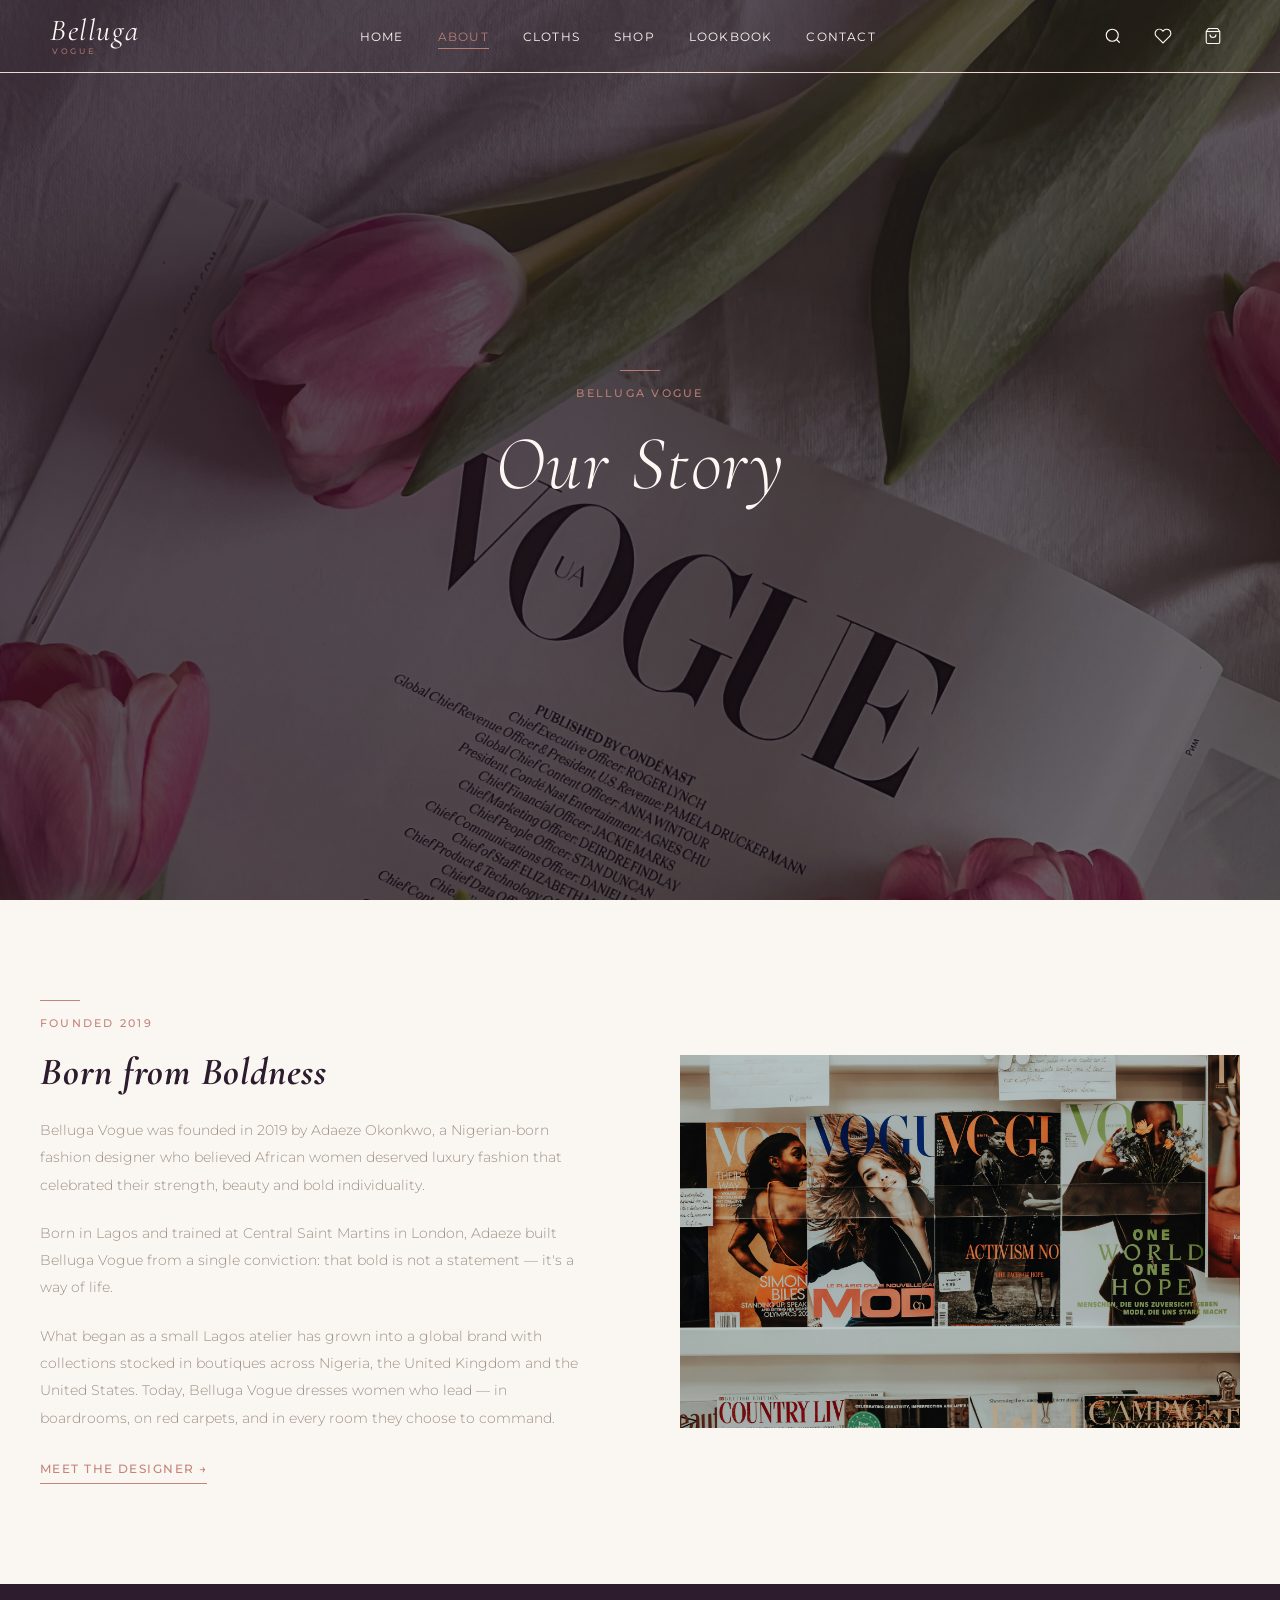
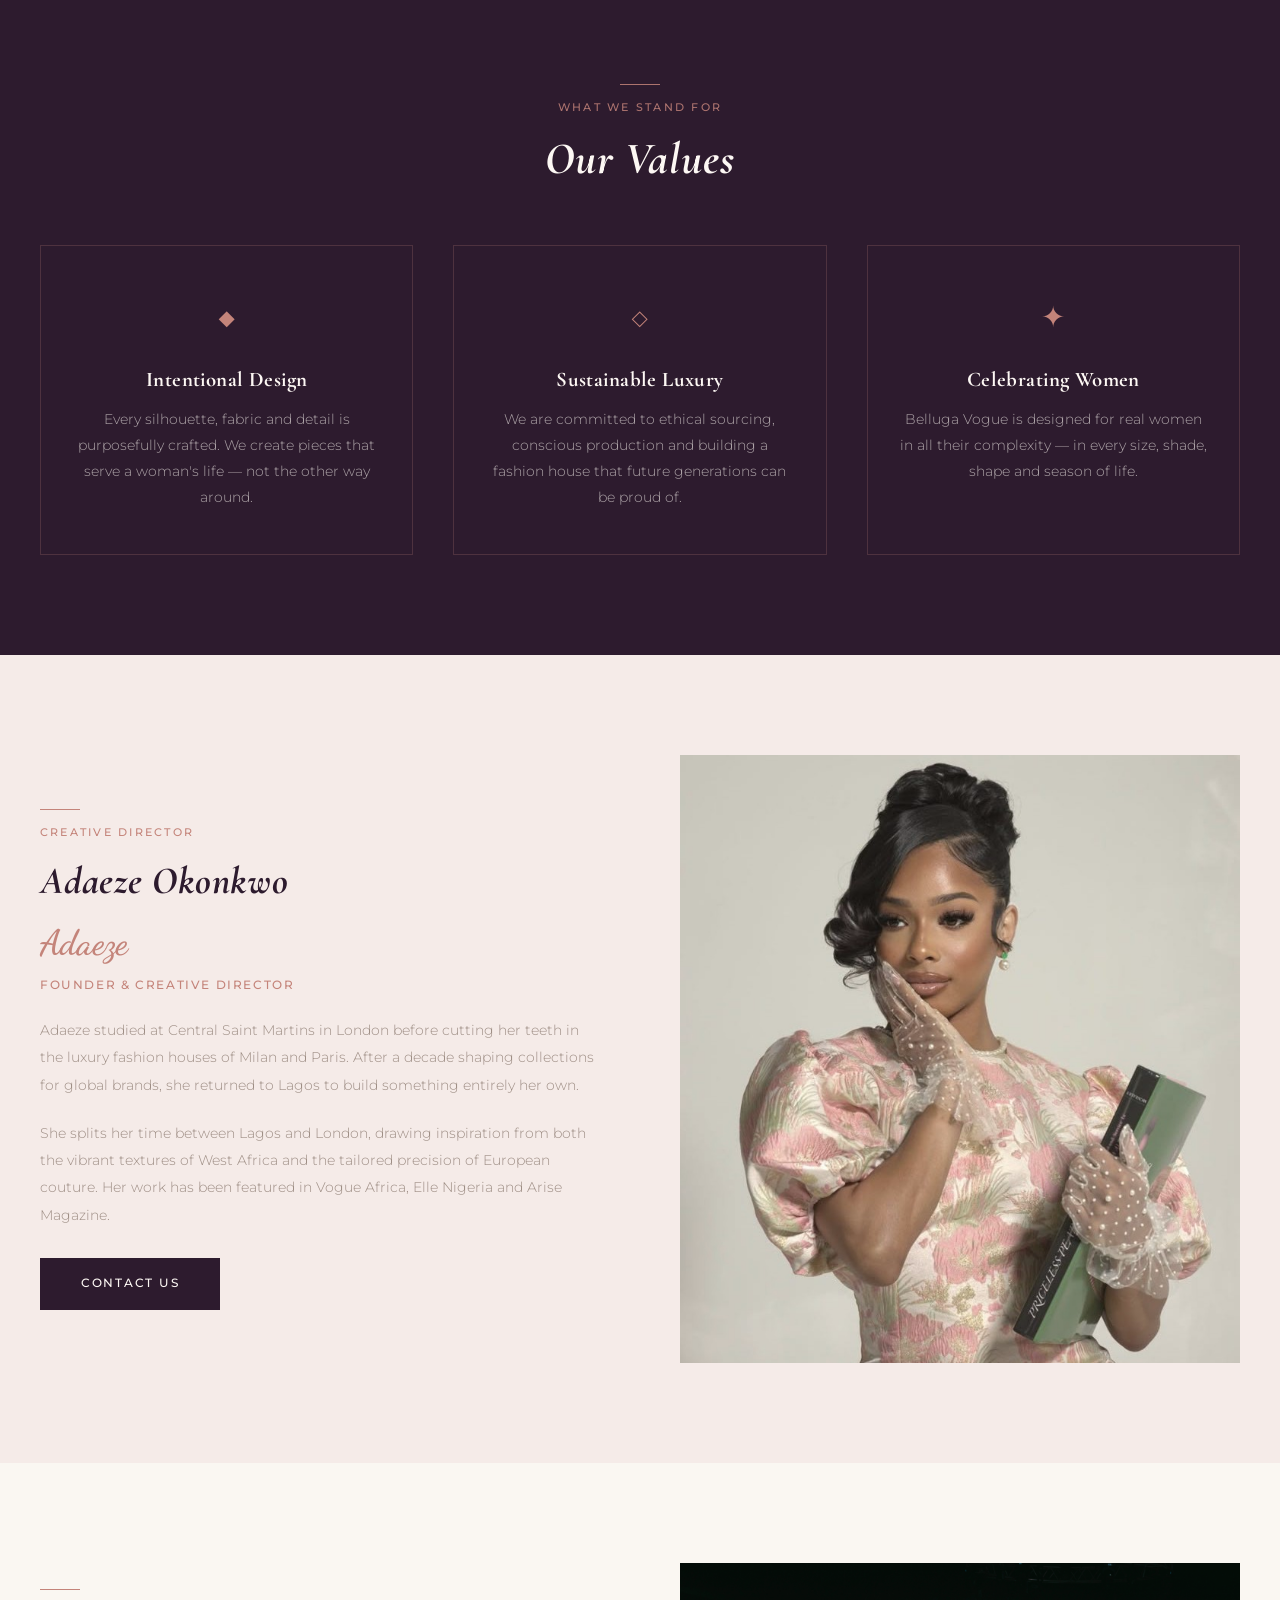
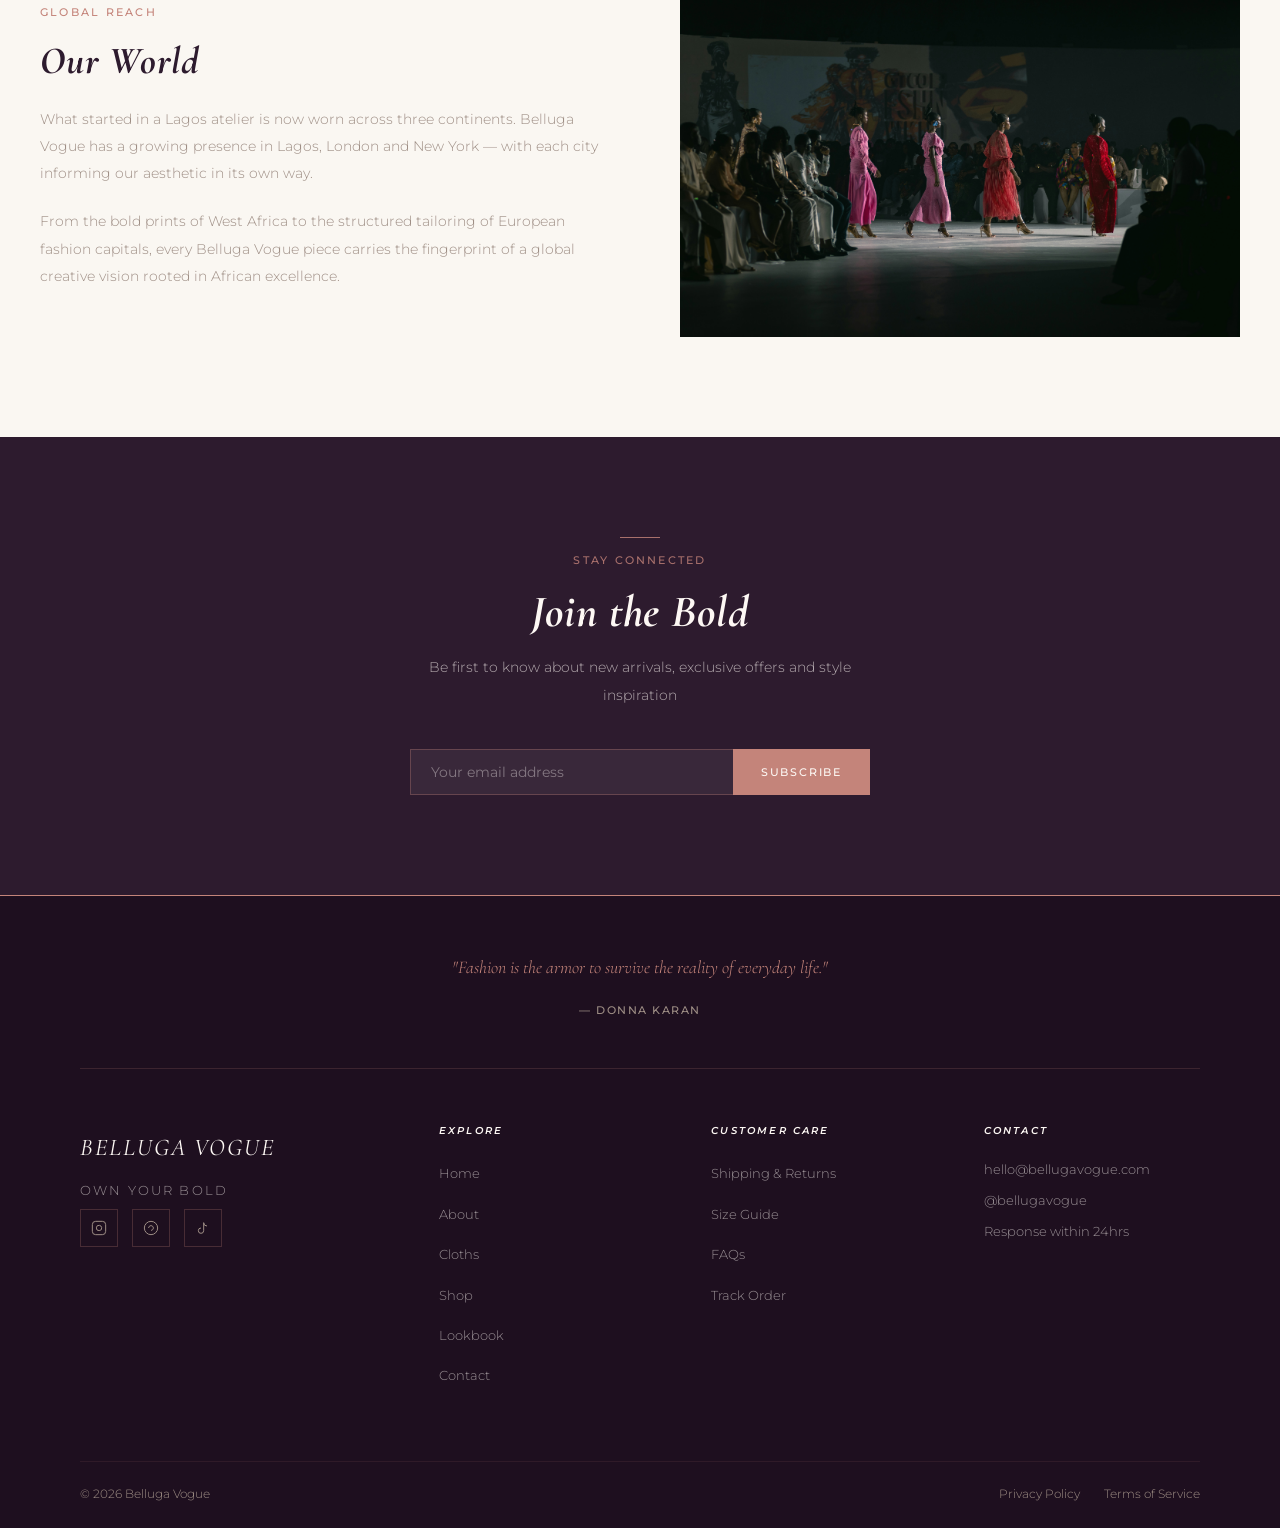
==== commit 95036e68: "Mobile responsive fixes" ====
--- a/about.html
+++ b/about.html
@@ -139,20 +139,6 @@
         <h2>Our World</h2>
         <p>What started in a Lagos atelier is now worn across three continents. Belluga Vogue has a growing presence in Lagos, London and New York — with each city informing our aesthetic in its own way.</p>
         <p>From the bold prints of West Africa to the structured tailoring of European fashion capitals, every Belluga Vogue piece carries the fingerprint of a global creative vision rooted in African excellence.</p>
-        <div style="display:flex;gap:40px;margin-top:36px">
-          <div style="text-align:center">
-            <p style="font-family:'Cormorant Garamond',serif;font-size:2.4rem;color:#B8924A;font-weight:400;line-height:1">5+</p>
-            <p style="font-family:'Montserrat',sans-serif;font-size:0.68rem;font-weight:500;letter-spacing:0.14em;text-transform:uppercase;color:#9E8E85;margin-top:4px">Years</p>
-          </div>
-          <div style="text-align:center">
-            <p style="font-family:'Cormorant Garamond',serif;font-size:2.4rem;color:#B8924A;font-weight:400;line-height:1">3</p>
-            <p style="font-family:'Montserrat',sans-serif;font-size:0.68rem;font-weight:500;letter-spacing:0.14em;text-transform:uppercase;color:#9E8E85;margin-top:4px">Cities</p>
-          </div>
-          <div style="text-align:center">
-            <p style="font-family:'Cormorant Garamond',serif;font-size:2.4rem;color:#B8924A;font-weight:400;line-height:1">1k+</p>
-            <p style="font-family:'Montserrat',sans-serif;font-size:0.68rem;font-weight:500;letter-spacing:0.14em;text-transform:uppercase;color:#9E8E85;margin-top:4px">Women Dressed</p>
-          </div>
-        </div>
       </div>
       <div class="about-img reveal">
         <img src="assets/ben-iwara-01W4Xbz3Ayk-unsplash.jpg" alt="Belluga Vogue Store" loading="lazy" decoding="async" width="600" height="400">
--- a/css/style.css
+++ b/css/style.css
@@ -26,7 +26,7 @@
 
 /* ---- RESET ---- */
 *, *::before, *::after { margin: 0; padding: 0; box-sizing: border-box; }
-html { scroll-behavior: smooth; }
+html { scroll-behavior: smooth; overflow-x: hidden; max-width: 100%; }
 body {
   font-family: 'Montserrat', sans-serif;
   font-weight: 300;
@@ -274,8 +274,8 @@
   display: none;
   position: fixed;
   inset: 0;
-  background: var(--ivory);
-  z-index: 999;
+  background: var(--blush);
+  z-index: 1001;
   flex-direction: column;
   justify-content: center;
   align-items: center;
@@ -700,8 +700,8 @@
 .collection-section.reverse > * { direction: ltr; }
 .collection-img { overflow: hidden; }
 .collection-img img {
-  width: 100%; height: 100%;
-  object-fit: cover;
+  width: 100%; height: auto;
+  display: block;
   transition: transform 0.6s ease;
 }
 .collection-section:hover .collection-img img { transform: scale(1.04); }
@@ -743,7 +743,7 @@
 .two-col.reverse { direction: rtl; }
 .two-col.reverse > * { direction: ltr; }
 .about-img { overflow: hidden; }
-.about-img img { width: 100%; height: 500px; object-fit: cover; }
+.about-img img { width: 100%; height: auto; display: block; }
 .about-text h2 { font-size: clamp(1.9rem, 3vw, 2.8rem); margin-bottom: 1.4rem; }
 .about-text p { color: var(--taupe); margin-bottom: 1.3rem; line-height: 1.9; font-size: 0.9rem; font-weight: 300; }
 .about-link {
@@ -1649,12 +1649,9 @@
   .collection-section { grid-template-columns: 1fr; min-height: auto; }
   .collection-section.reverse { direction: ltr; }
   .collection-section.reverse > * { direction: ltr; }
-  .collection-img { height: 380px; }
-  .collection-img img { height: 100%; }
   .two-col { grid-template-columns: 1fr; gap: 40px; }
   .two-col.reverse { direction: ltr; }
   .two-col.reverse > * { direction: ltr; }
-  .about-img img { height: 380px; }
   .values-grid { grid-template-columns: 1fr; gap: 24px; }
   .product-detail { grid-template-columns: 1fr; gap: 40px; }
   .product-detail-wrap { padding: 40px 24px 60px; }
@@ -1675,22 +1672,107 @@
   .hero-split { grid-template-columns: 1fr; min-height: auto; }
   .hero-split-img { min-height: 55vh; }
   .hero-split-text { padding: 60px 32px 80px; }
-  .hero-scroll { left: 32px; }
+  .hero-scroll { display: none; }
 }
 @media (max-width: 600px) {
-  .products-grid { grid-template-columns: 1fr; }
-  .category-grid { grid-template-columns: 1fr; }
-  .lookbook-grid { column-count: 1; }
+  .products-grid { grid-template-columns: repeat(2, 1fr); gap: 6px; padding: 6px; }
+  .category-grid { grid-template-columns: repeat(2, 1fr); gap: 8px; }
+  .lookbook-grid { column-count: 2; column-gap: 6px; padding: 0 8px 40px; }
   .seasons-grid { grid-template-columns: repeat(2, 1fr); padding: 0; }
   .footer-main { grid-template-columns: 1fr; gap: 30px; }
   .form-grid { grid-template-columns: 1fr; }
-  .filter-tabs { flex-wrap: wrap; }
+  .filter-tabs { flex-wrap: nowrap; }
   .newsletter-form { flex-direction: column; }
   .newsletter-form input { border-right: 1px solid rgba(196,132,122,0.32); }
   .product-btns { flex-direction: column; }
-  .gallery-main { height: 380px; }
   .gallery-thumbs { grid-template-columns: repeat(4, 1fr); gap: 8px; }
-  .gallery-thumb { height: 72px; }
   .hero-split-text h1 { font-size: 3rem; }
   .brand-main { font-size: 1.6rem; }
-}
+  /* Button padding — 40px per side is too wide for small phones */
+  .btn { padding: 12px 20px; }
+  /* Tighten hero text padding on tiny screens */
+  .hero-split-text { padding: 40px 16px 50px; }
+  /* Navbar tighter */
+  .navbar { padding: 12px 16px; }
+}
+
+@media (max-width: 768px) {
+
+
+  /* ---- Lookbook: 2 columns, tighter ---- */
+  .lookbook-grid {
+    column-count: 2;
+    column-gap: 6px;
+    padding: 0 8px 40px;
+  }
+
+  /* ---- Product grid: 2 columns ---- */
+  .products-grid {
+    display: grid;
+    grid-template-columns: repeat(2, 1fr);
+    gap: 8px;
+    padding: 8px;
+  }
+
+  .product-card {
+    width: 100%;
+    margin: 0;
+  }
+
+  .product-card-body {
+    padding: 6px 6px 6px 8px;
+    margin-top: 4px;
+  }
+
+  .product-card-body h3 {
+    font-size: 0.78rem;
+    margin-bottom: 4px;
+    line-height: 1.2;
+  }
+
+  .product-card-body .price {
+    font-size: 0.82rem;
+  }
+
+  .card-add-link {
+    font-size: 0.58rem;
+  }
+
+  /* ---- Filter bar: single scrollable row ---- */
+  .filter-bar {
+    padding: 8px 12px;
+    gap: 8px;
+    flex-wrap: nowrap;
+    overflow-x: auto;
+    -webkit-overflow-scrolling: touch;
+    scrollbar-width: none;
+  }
+
+  .filter-bar::-webkit-scrollbar { display: none; }
+
+  .filter-tabs {
+    flex-wrap: nowrap;
+    flex-shrink: 0;
+  }
+
+  .filter-tab {
+    font-size: 0.6rem;
+    padding: 5px 10px;
+    white-space: nowrap;
+    flex-shrink: 0;
+  }
+
+  /* Hide price range and count — saves space on mobile */
+  .filter-price { display: none; }
+  .results-count { display: none; }
+
+  .sort-select {
+    font-size: 0.62rem;
+    padding: 5px 8px;
+    flex-shrink: 0;
+  }
+
+  /* Section/container tighter on mobile */
+  .section { padding: 20px 0; }
+  .container { padding: 0 8px; }
+}
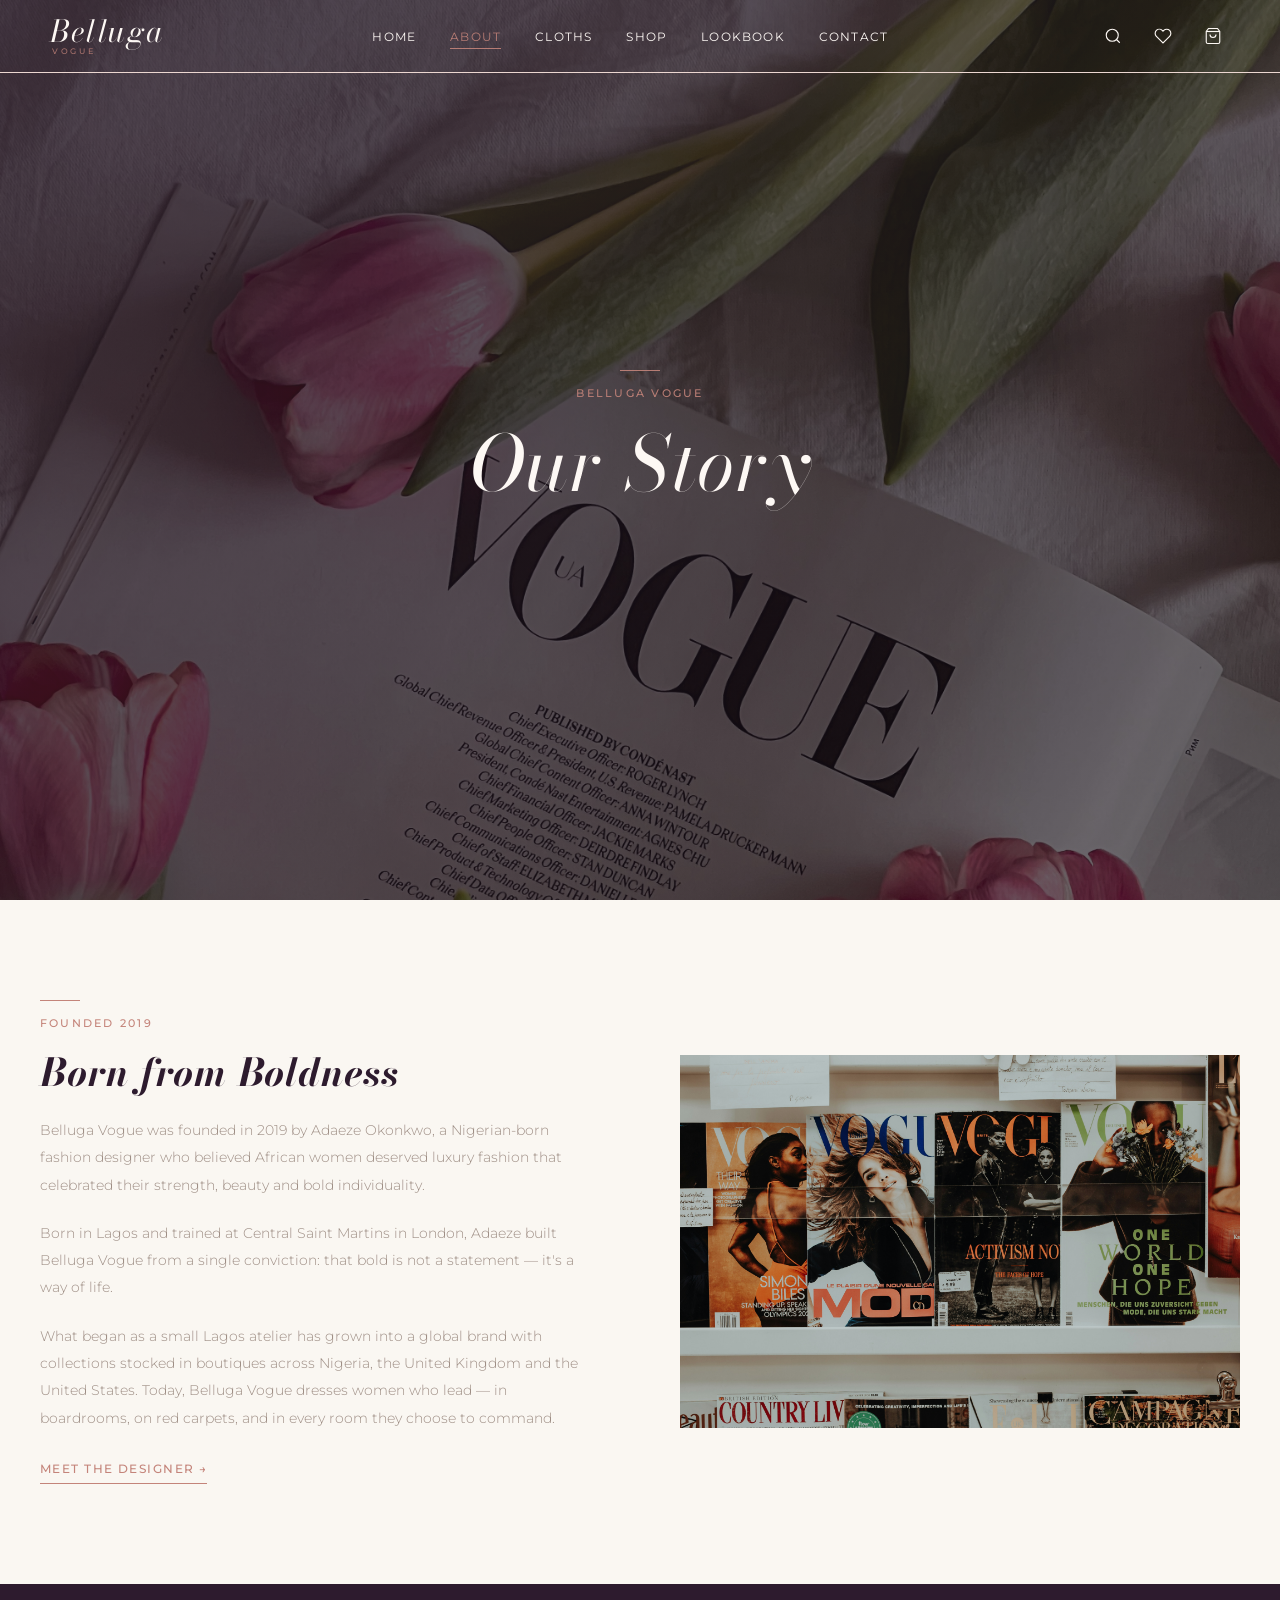
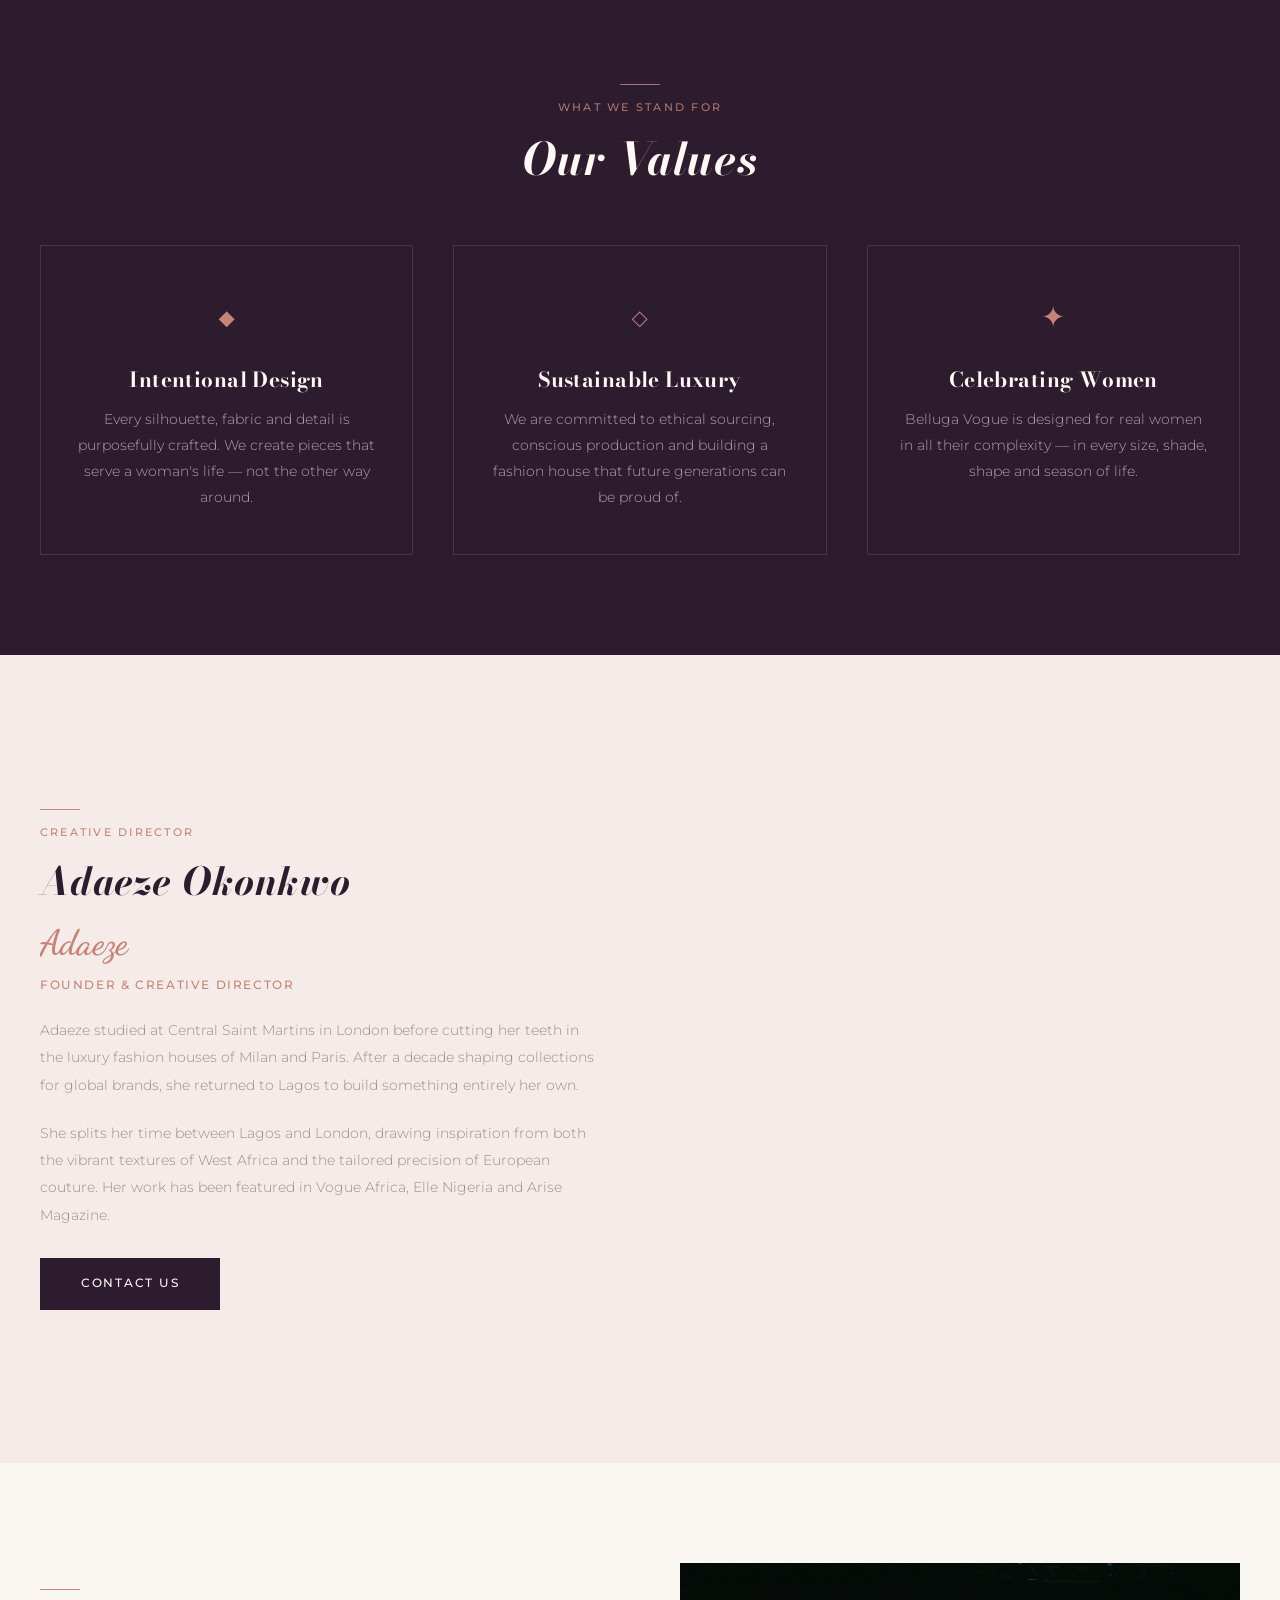
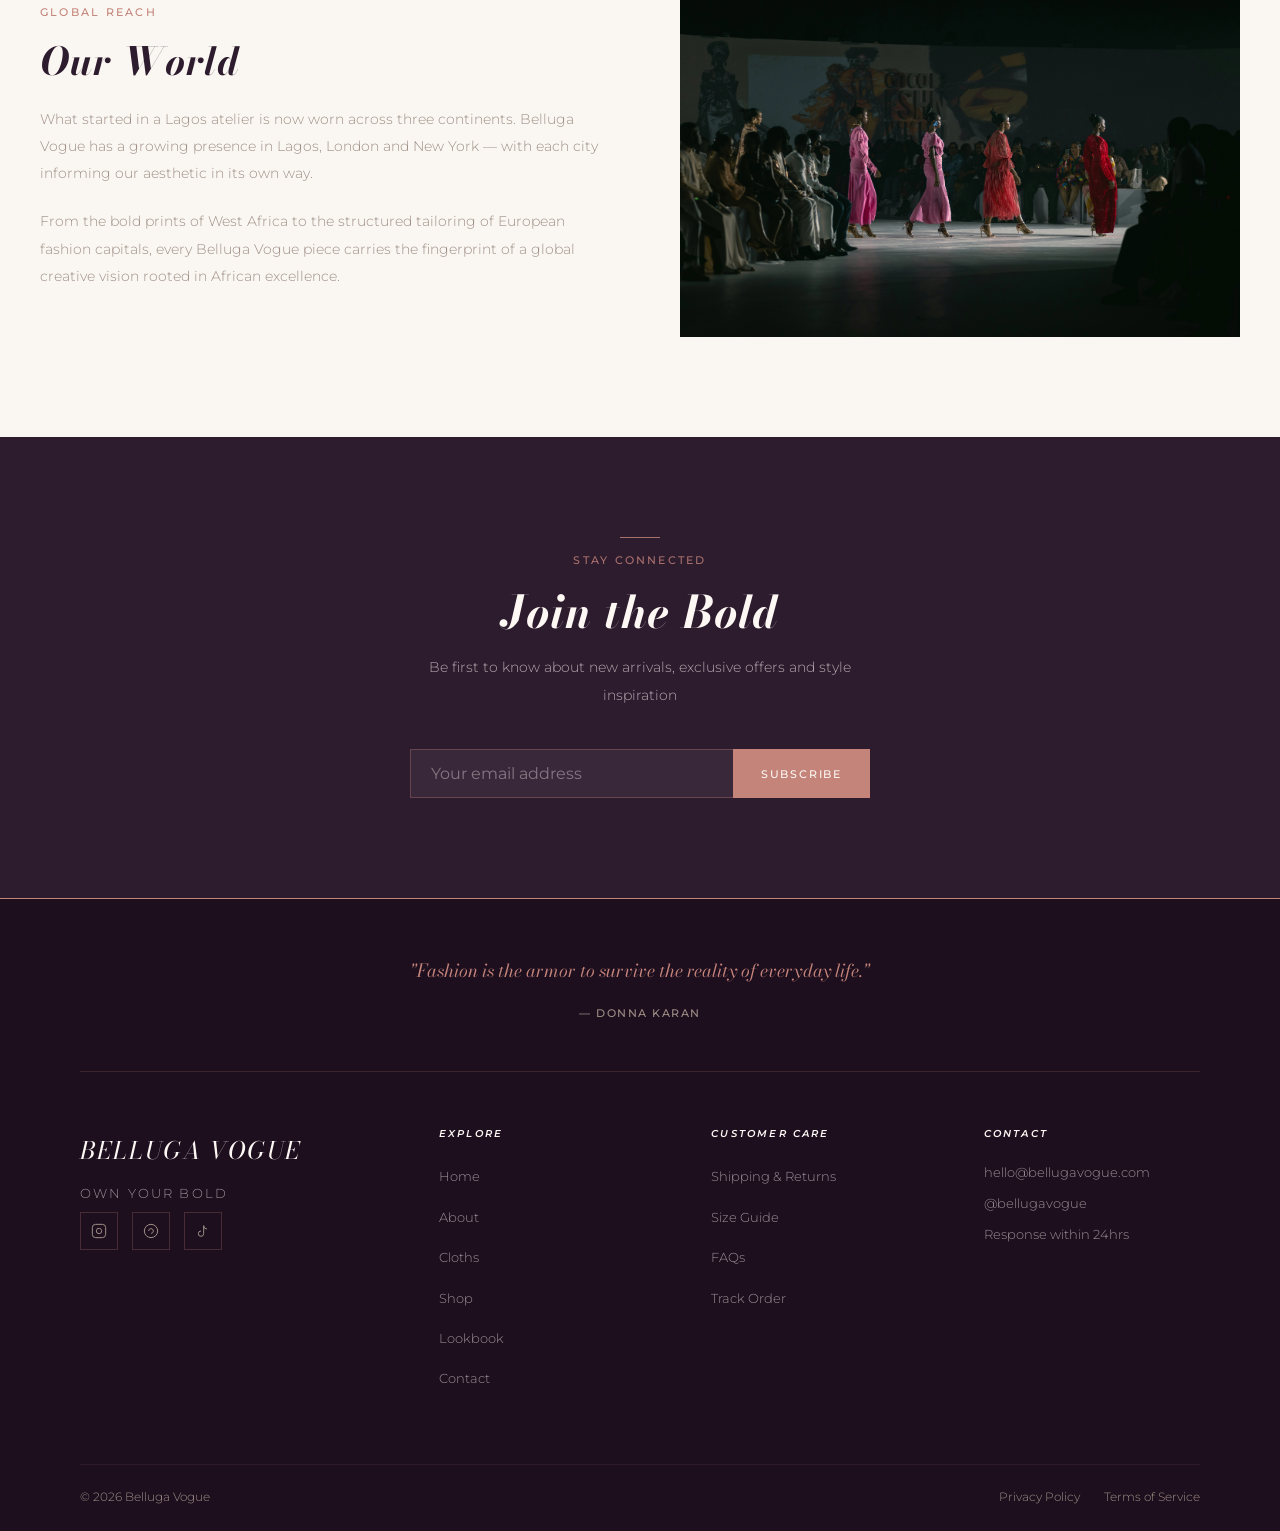
==== commit 1ed304bc: "Mobile responsive fixes" ====
--- a/about.html
+++ b/about.html
@@ -6,6 +6,8 @@
   <title>About Us — Belluga Vogue</title>
   <link rel="stylesheet" href="css/style.css">
   <link rel="preload" as="image" href="assets/hero-about.jpg">
+  <link rel="icon" type="image/svg+xml" href="assets/favicon.svg">
+  <meta name="theme-color" content="#2D1B2E">
 </head>
 <body>
 
--- a/css/style.css
+++ b/css/style.css
@@ -3,7 +3,7 @@
    Parisian Editorial Redesign
    ================================================ */
 
-@import url('https://fonts.googleapis.com/css2?family=Cormorant+Garamond:ital,wght@0,300;0,400;0,600;1,300;1,400;1,600&family=Montserrat:wght@300;400;500;600&family=Dancing+Script:wght@600&display=swap');
+@import url('https://fonts.googleapis.com/css2?family=Bodoni+Moda:ital,opsz,wght@0,6..96,400;0,6..96,500;0,6..96,600;1,6..96,400&family=Montserrat:wght@300;400;500;600&family=Dancing+Script:wght@600&display=swap');
 
 /* ---- CSS VARIABLES ---- */
 :root {
@@ -55,7 +55,7 @@
 
 /* ---- TYPOGRAPHY ---- */
 h1, h2, h3, h4, h5 {
-  font-family: 'Cormorant Garamond', serif;
+  font-family: 'Bodoni Moda', serif;
   font-style: italic;
   letter-spacing: 0.02em;
   line-height: 1.15;
@@ -81,7 +81,7 @@
   margin-bottom: 12px;
 }
 .price {
-  font-family: 'Cormorant Garamond', serif;
+  font-family: 'Bodoni Moda', serif;
   font-style: italic;
   font-weight: 400;
   color: var(--gold);
@@ -168,7 +168,7 @@
   flex-shrink: 0;
 }
 .brand-main {
-  font-family: 'Cormorant Garamond', serif;
+  font-family: 'Bodoni Moda', serif;
   font-style: italic;
   font-size: 1.9rem;
   font-weight: 400;
@@ -283,7 +283,7 @@
 }
 .mobile-nav.open { display: flex; }
 .mobile-nav a {
-  font-family: 'Cormorant Garamond', serif;
+  font-family: 'Bodoni Moda', serif;
   font-size: 2.6rem;
   font-weight: 300;
   font-style: italic;
@@ -389,7 +389,7 @@
   margin-bottom: 14px;
 }
 .hero-split-text h1 {
-  font-family: 'Cormorant Garamond', serif;
+  font-family: 'Bodoni Moda', serif;
   font-style: italic;
   font-weight: 300;
   font-size: clamp(3.6rem, 5vw, 5.4rem);
@@ -587,7 +587,7 @@
 .product-card-body .section-label { margin-bottom: 3px; font-size: 0.6rem; }
 .product-card-body .section-label::before { display: none; }
 .product-card-body h3 {
-  font-family: 'Cormorant Garamond', serif;
+  font-family: 'Bodoni Moda', serif;
   font-style: italic;
   font-size: 1.2rem;
   font-weight: 400;
@@ -678,7 +678,7 @@
   border-bottom: 1px solid var(--border-rose);
 }
 .collections-intro p {
-  font-family: 'Cormorant Garamond', serif;
+  font-family: 'Bodoni Moda', serif;
   font-style: italic;
   font-size: clamp(1.2rem, 2vw, 1.5rem);
   color: var(--plum);
@@ -742,7 +742,7 @@
 }
 .two-col.reverse { direction: rtl; }
 .two-col.reverse > * { direction: ltr; }
-.about-img { overflow: hidden; }
+.about-img { }
 .about-img img { width: 100%; height: auto; display: block; }
 .about-text h2 { font-size: clamp(1.9rem, 3vw, 2.8rem); margin-bottom: 1.4rem; }
 .about-text p { color: var(--taupe); margin-bottom: 1.3rem; line-height: 1.9; font-size: 0.9rem; font-weight: 300; }
@@ -917,7 +917,7 @@
 .product-price {
   font-size: 1.6rem;
   color: var(--gold);
-  font-family: 'Cormorant Garamond', serif;
+  font-family: 'Bodoni Moda', serif;
   font-style: italic;
   margin-bottom: 14px;
 }
@@ -991,7 +991,7 @@
   border: none;
   border-left: 1px solid var(--border-rose);
   border-right: 1px solid var(--border-rose);
-  font-family: 'Cormorant Garamond', serif;
+  font-family: 'Bodoni Moda', serif;
   font-size: 1.1rem;
   outline: none;
   background: transparent;
@@ -1158,7 +1158,7 @@
 .cart-qty span {
   width: 36px;
   text-align: center;
-  font-family: 'Cormorant Garamond', serif;
+  font-family: 'Bodoni Moda', serif;
   font-size: 1rem;
   border-left: 1px solid var(--border-rose);
   border-right: 1px solid var(--border-rose);
@@ -1213,7 +1213,7 @@
   margin-top: 18px;
   padding-top: 18px;
   border-top: 1px solid var(--border-rose);
-  font-family: 'Cormorant Garamond', serif;
+  font-family: 'Bodoni Moda', serif;
   font-size: 1.3rem;
   color: var(--plum);
   font-style: italic;
@@ -1299,7 +1299,7 @@
   background: var(--ivory);
   padding: 12px 16px;
   font-family: 'Montserrat', sans-serif;
-  font-size: 0.87rem;
+  font-size: 1rem;
   font-weight: 300;
   outline: none;
   transition: var(--transition);
@@ -1324,7 +1324,7 @@
 .radio-option-info { flex: 1; }
 .radio-option-info strong { display: block; font-size: 0.87rem; font-weight: 500; margin-bottom: 3px; }
 .radio-option-info span { font-size: 0.8rem; color: var(--taupe); }
-.radio-option-price { font-family: 'Cormorant Garamond', serif; font-style: italic; font-size: 1.05rem; color: var(--gold); }
+.radio-option-price { font-family: 'Bodoni Moda', serif; font-style: italic; font-size: 1.05rem; color: var(--gold); }
 .card-icons { display: flex; gap: 8px; margin-top: 14px; }
 .card-icon {
   padding: 5px 12px;
@@ -1356,7 +1356,7 @@
 .checkout-item-info { flex: 1; }
 .checkout-item-info h4 { font-size: 0.92rem; font-weight: 400; margin-bottom: 4px; font-style: italic; }
 .checkout-item-info span { font-size: 0.75rem; color: var(--taupe); font-family: 'Montserrat', sans-serif; }
-.checkout-item-price { font-family: 'Cormorant Garamond', serif; font-style: italic; color: var(--gold); font-size: 1rem; }
+.checkout-item-price { font-family: 'Bodoni Moda', serif; font-style: italic; color: var(--gold); font-size: 1rem; }
 .checkout-divider { height: 1px; background: var(--border-rose); margin: 18px 0; }
 
 /* ================================================
@@ -1431,7 +1431,7 @@
   color: var(--cream-white);
   padding: 14px 20px;
   font-family: 'Montserrat', sans-serif;
-  font-size: 0.87rem;
+  font-size: 1rem;
   outline: none;
   transition: var(--transition);
 }
@@ -1468,7 +1468,7 @@
   margin-bottom: 56px;
 }
 .footer-quote p {
-  font-family: 'Cormorant Garamond', serif;
+  font-family: 'Bodoni Moda', serif;
   font-style: italic;
   font-size: 1.12rem;
   color: var(--rose);
@@ -1493,7 +1493,7 @@
   padding-bottom: 60px;
 }
 .footer-logo {
-  font-family: 'Cormorant Garamond', serif;
+  font-family: 'Bodoni Moda', serif;
   font-style: italic;
   font-size: 1.5rem;
   font-weight: 400;
@@ -1776,3 +1776,32 @@
   .section { padding: 20px 0; }
   .container { padding: 0 8px; }
 }
+
+/* ---- 480px: very small phones ---- */
+@media (max-width: 480px) {
+  /* Single column product grid on tiny phones */
+  .products-grid { grid-template-columns: 1fr; gap: 12px; padding: 12px; }
+  /* Tighten hero text */
+  .hero-split-text { padding: 32px 16px 48px; }
+  .hero-split-text h1 { font-size: 2.4rem; }
+  /* Product detail */
+  .product-detail-wrap { padding: 24px 16px 48px; }
+  .breadcrumb { padding: 12px 16px; }
+  /* Cart & checkout */
+  .cart-page { padding: 80px 16px 48px; }
+  .checkout-page { padding: 80px 16px 48px; }
+  /* Contact */
+  .contact-layout { padding: 60px 16px; }
+  /* Lookbook single column */
+  .lookbook-grid { column-count: 1; padding: 0 16px 40px; }
+  /* Seasons single column */
+  .seasons-grid { grid-template-columns: 1fr; }
+  /* Category grid single column */
+  .category-grid { grid-template-columns: 1fr; gap: 10px; }
+  /* Footer tighter */
+  .footer-main { gap: 24px; }
+  /* Section label smaller */
+  .section-label { font-size: 0.65rem; }
+  /* Navbar */
+  .navbar { padding: 10px 14px; }
+}
